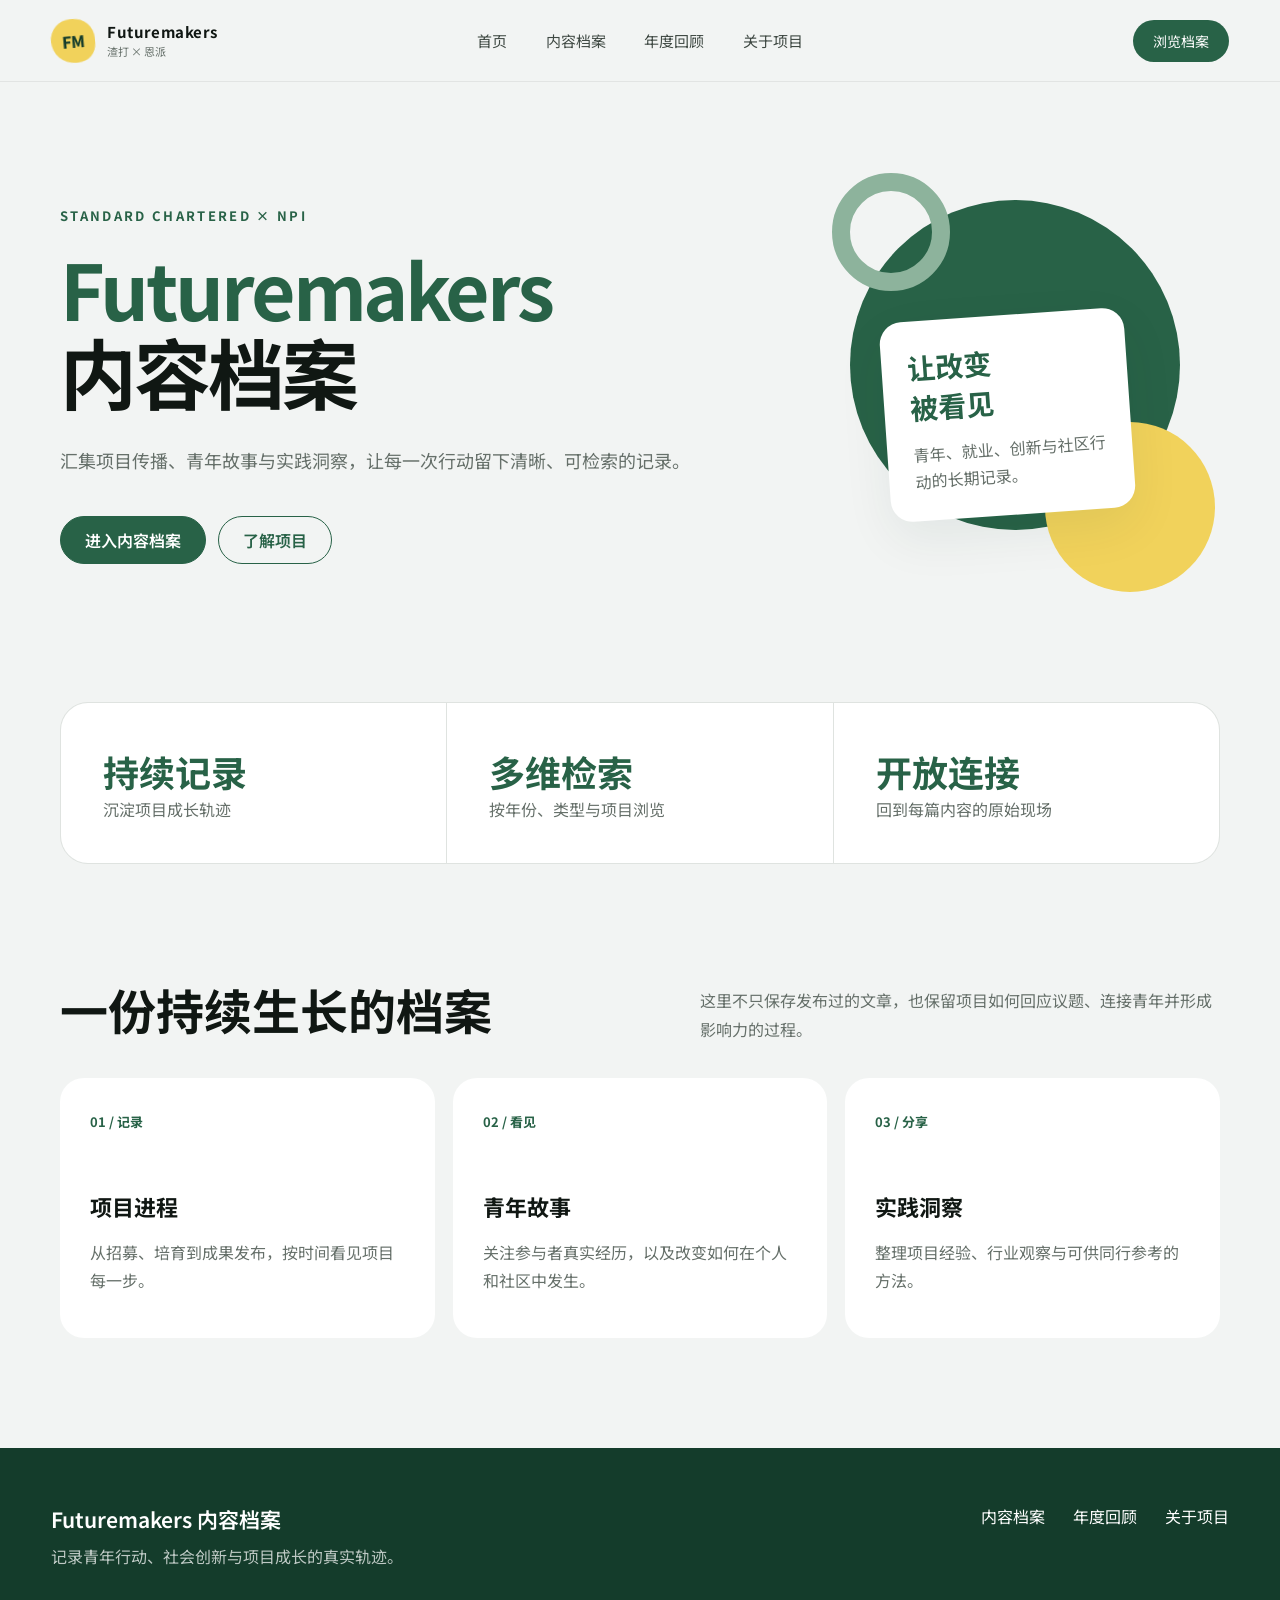
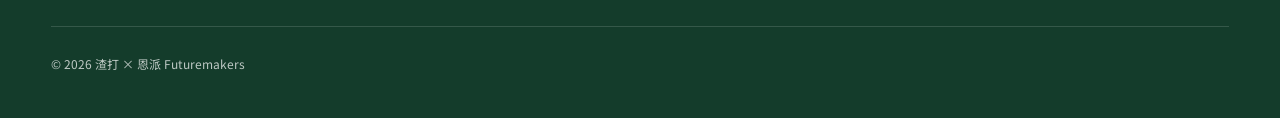
==== index.html @ 1776d46b "Add files via upload" ====
<!doctype html>
<html lang="zh-CN">
  <head>
    <meta charset="UTF-8" />
    <meta name="viewport" content="width=device-width, initial-scale=1.0" />
    <meta name="description" content="渣打 × 恩派 Futuremakers 内容档案" />
    <title>Futuremakers 内容档案</title>
    <link rel="preconnect" href="https://fonts.googleapis.com" />
    <link rel="preconnect" href="https://fonts.gstatic.com" crossorigin />
    <link href="https://fonts.googleapis.com/css2?family=Noto+Sans+SC:wght@400;500;600;700&display=swap" rel="stylesheet" />
    <link rel="stylesheet" href="/styles.css" />
  </head>
  <body>
    <header class="site-header">
      <a class="brand" href="/" data-link aria-label="Futuremakers 首页">
        <span class="brand-mark">FM</span>
        <span class="brand-copy"><strong>Futuremakers</strong><small>渣打 × 恩派</small></span>
      </a>
      <button class="menu-toggle" type="button" aria-expanded="false" aria-controls="site-nav">菜单</button>
      <nav id="site-nav" class="site-nav" aria-label="主导航">
        <a href="/" data-link>首页</a>
        <a href="/content" data-link>内容档案</a>
        <a href="/review" data-link>年度回顾</a>
        <a href="/about" data-link>关于项目</a>
      </nav>
      <a class="header-cta" href="/content" data-link>浏览档案</a>
    </header>

    <main id="app" tabindex="-1"></main>

    <footer class="site-footer">
      <div>
        <p class="footer-brand">Futuremakers 内容档案</p>
        <p>记录青年行动、社会创新与项目成长的真实轨迹。</p>
      </div>
      <div class="footer-links">
        <a href="/content" data-link>内容档案</a>
        <a href="/review" data-link>年度回顾</a>
        <a href="/about" data-link>关于项目</a>
      </div>
      <p class="copyright">© <span id="copyright-year"></span> 渣打 × 恩派 Futuremakers</p>
    </footer>

    <script type="module" src="/app.js"></script>
  </body>
</html>
---- styles.css ----
:root {
  --green: #286247;
  --green-dark: #143c2b;
  --green-soft: #dfe9e2;
  --yellow: #f1d25b;
  --ink: #101713;
  --muted: #66706a;
  --line: #dfe3e0;
  --paper: #f2f4f3;
  --white: #fff;
  --shadow: 0 18px 50px rgba(20, 60, 43, 0.07);
}

* { box-sizing: border-box; }
html { scroll-behavior: smooth; }
body {
  margin: 0;
  color: var(--ink);
  background: var(--paper);
  font-family: "Noto Sans SC", ui-sans-serif, system-ui, sans-serif;
  -webkit-font-smoothing: antialiased;
}
a { color: inherit; text-decoration: none; }
button, input, select { font: inherit; }
button { cursor: pointer; }
.sr-only {
  position: absolute;
  width: 1px;
  height: 1px;
  padding: 0;
  margin: -1px;
  overflow: hidden;
  clip: rect(0, 0, 0, 0);
  white-space: nowrap;
  border: 0;
}

.site-header {
  position: sticky;
  top: 0;
  z-index: 20;
  display: grid;
  grid-template-columns: 1fr auto 1fr;
  align-items: center;
  min-height: 82px;
  padding: 0 4vw;
  background: rgba(242, 244, 243, 0.94);
  border-bottom: 1px solid rgba(16, 23, 19, 0.07);
  backdrop-filter: blur(18px);
}
.brand { display: inline-flex; align-items: center; gap: 12px; justify-self: start; }
.brand-mark {
  display: grid;
  place-items: center;
  width: 44px;
  height: 44px;
  color: var(--green-dark);
  background: var(--yellow);
  border-radius: 50% 50% 44% 56%;
  font-weight: 800;
  letter-spacing: -1px;
  transform: rotate(-5deg);
}
.brand-copy { display: flex; flex-direction: column; line-height: 1.2; }
.brand-copy strong { font-size: 15px; letter-spacing: .03em; }
.brand-copy small { margin-top: 4px; color: var(--muted); font-size: 11px; }
.site-nav { display: flex; gap: clamp(22px, 3vw, 48px); }
.site-nav a { position: relative; color: #3f4943; font-size: 15px; }
.site-nav a::after {
  position: absolute;
  right: 0;
  bottom: -9px;
  left: 0;
  height: 2px;
  content: "";
  background: var(--green);
  transform: scaleX(0);
  transition: transform .2s ease;
}
.site-nav a:hover::after, .site-nav a.active::after { transform: scaleX(1); }
.site-nav a.active { color: var(--green-dark); font-weight: 600; }
.header-cta {
  justify-self: end;
  padding: 11px 20px;
  color: #fff;
  background: var(--green);
  border-radius: 999px;
  font-size: 14px;
}
.menu-toggle { display: none; }

.page { min-height: 68vh; }
.hero, .page-hero {
  width: min(1160px, 92vw);
  margin: 0 auto;
}
.hero {
  display: grid;
  grid-template-columns: 1.15fr .85fr;
  align-items: center;
  min-height: 620px;
  padding: 76px 0 90px;
}
.eyebrow {
  margin: 0 0 22px;
  color: var(--green);
  font-size: 13px;
  font-weight: 700;
  letter-spacing: .18em;
  text-transform: uppercase;
}
.hero h1, .page-hero h1 {
  margin: 0;
  color: var(--green);
  font-size: clamp(44px, 6vw, 78px);
  line-height: 1.08;
  letter-spacing: -.04em;
}
.hero h1 span { display: block; color: var(--ink); }
.hero-lead {
  max-width: 650px;
  margin: 30px 0 38px;
  color: var(--muted);
  font-size: 18px;
  line-height: 1.9;
}
.button-row { display: flex; flex-wrap: wrap; gap: 12px; }
.button {
  display: inline-flex;
  align-items: center;
  justify-content: center;
  min-height: 48px;
  padding: 0 24px;
  border: 1px solid var(--green);
  border-radius: 999px;
  color: var(--green);
  font-weight: 600;
}
.button.primary { color: #fff; background: var(--green); }
.hero-visual { position: relative; min-height: 430px; }
.orb { position: absolute; border-radius: 50%; }
.orb-one { width: 330px; height: 330px; top: 30px; right: 40px; background: var(--green); }
.orb-two { width: 170px; height: 170px; right: 5px; bottom: 8px; background: var(--yellow); }
.orb-three { width: 118px; height: 118px; top: 3px; right: 270px; border: 18px solid #8db39c; }
.visual-note {
  position: absolute;
  right: 90px;
  top: 145px;
  z-index: 2;
  width: 245px;
  padding: 26px;
  background: #fff;
  border-radius: 22px;
  box-shadow: var(--shadow);
  transform: rotate(-4deg);
}
.visual-note strong { display: block; margin-bottom: 14px; color: var(--green); font-size: 28px; }
.visual-note span { color: var(--muted); line-height: 1.7; }

.stats, .feature-section, .review-grid, .about-grid {
  width: min(1160px, 92vw);
  margin: 0 auto;
}
.stats {
  display: grid;
  grid-template-columns: repeat(3, 1fr);
  gap: 1px;
  overflow: hidden;
  margin-bottom: 110px;
  background: var(--line);
  border: 1px solid var(--line);
  border-radius: 28px;
}
.stat { padding: 42px; background: #fff; }
.stat strong { display: block; color: var(--green); font-size: 36px; }
.stat span { color: var(--muted); }
.feature-section { padding-bottom: 110px; }
.section-heading { display: flex; align-items: end; justify-content: space-between; gap: 30px; margin-bottom: 34px; }
.section-heading h2 { margin: 0; font-size: clamp(30px, 4vw, 48px); }
.section-heading p { max-width: 520px; margin: 0; color: var(--muted); line-height: 1.8; }
.feature-cards { display: grid; grid-template-columns: repeat(3, 1fr); gap: 18px; }
.feature-card { min-height: 260px; padding: 30px; background: #fff; border-radius: 24px; }
.feature-number { color: var(--green); font-size: 13px; font-weight: 700; }
.feature-card h3 { margin: 58px 0 16px; font-size: 22px; }
.feature-card p { margin: 0; color: var(--muted); line-height: 1.75; }

.page-hero { padding: 88px 0 54px; text-align: center; }
.page-hero h1 { font-size: clamp(42px, 6vw, 64px); }
.page-hero h2 { margin: 18px 0 0; color: var(--green); font-size: 22px; font-weight: 500; }
.page-hero > p:last-child { max-width: 720px; margin: 24px auto 0; color: var(--muted); line-height: 1.9; }

.archive-shell { width: min(900px, 92vw); margin: 0 auto; padding-bottom: 110px; }
.filters {
  display: grid;
  grid-template-columns: 1.5fr repeat(3, 1fr);
  gap: 12px;
  margin: 10px 0 28px;
  padding: 18px;
  background: rgba(255,255,255,.72);
  border: 1px solid rgba(255,255,255,.9);
  border-radius: 22px;
}
.control { position: relative; }
.control input, .control select {
  width: 100%;
  height: 48px;
  padding: 0 16px;
  color: var(--ink);
  background: #fff;
  border: 1px solid var(--line);
  border-radius: 999px;
  outline: none;
}
.control input:focus, .control select:focus { border-color: var(--green); box-shadow: 0 0 0 3px rgba(40,98,71,.1); }
.archive-meta { display: flex; justify-content: space-between; margin: 0 4px 18px; color: var(--muted); font-size: 14px; }
.clear-button { padding: 0; color: var(--green); background: transparent; border: 0; }
.article-list { display: grid; gap: 16px; }
.article-card { padding: 26px 28px; background: #fff; border: 1px solid transparent; border-radius: 24px; transition: border-color .2s, transform .2s; }
.article-card:hover { border-color: #c7d6cc; transform: translateY(-2px); }
.article-meta, .tag-list { display: flex; flex-wrap: wrap; gap: 8px; }
.pill { padding: 5px 11px; color: #37423b; background: #f0f2f1; border-radius: 999px; font-size: 12px; }
.pill.accent { color: var(--green-dark); background: var(--green-soft); }
.article-card h3 { margin: 16px 0 10px; font-size: 21px; line-height: 1.5; }
.article-summary { margin: 0 0 20px; color: var(--muted); line-height: 1.75; }
.article-details { display: grid; grid-template-columns: repeat(2, minmax(0,1fr)); gap: 8px 24px; margin: 0 0 20px; color: var(--muted); font-size: 13px; }
.article-details strong { color: #3b453f; font-weight: 500; }
.article-bottom { display: flex; align-items: center; justify-content: space-between; gap: 18px; }
.read-link { flex: 0 0 auto; color: var(--green); font-weight: 600; }
.read-link:hover { text-decoration: underline; text-underline-offset: 5px; }
.empty-state { padding: 70px 30px; text-align: center; background: #fff; border-radius: 24px; }
.empty-state h3 { margin: 0 0 10px; }
.empty-state p { margin: 0; color: var(--muted); }
.loading { padding: 70px; color: var(--muted); text-align: center; }

.review-grid { display: grid; gap: 18px; padding: 10px 0 110px; }
.year-card { display: grid; grid-template-columns: 180px 1fr; gap: 40px; padding: 42px; background: #fff; border-radius: 28px; }
.year-number { color: var(--green); font-size: 48px; font-weight: 700; letter-spacing: -.04em; }
.year-card h3 { margin: 3px 0 14px; font-size: 28px; }
.year-card p { margin: 0 0 22px; color: var(--muted); line-height: 1.8; }
.about-grid { display: grid; grid-template-columns: .8fr 1.2fr; gap: 22px; padding: 12px 0 110px; }
.about-card { padding: 38px; background: #fff; border-radius: 28px; }
.about-card.green { color: #fff; background: var(--green); }
.about-card h3 { margin: 0 0 20px; font-size: 27px; }
.about-card p { margin: 0 0 16px; color: var(--muted); line-height: 1.9; }
.about-card.green p { color: rgba(255,255,255,.78); }

.site-footer {
  display: grid;
  grid-template-columns: 1fr auto;
  gap: 42px;
  padding: 56px 4vw 34px;
  color: rgba(255,255,255,.72);
  background: var(--green-dark);
}
.footer-brand { margin: 0 0 10px; color: #fff; font-size: 21px; font-weight: 600; }
.site-footer p { margin-top: 0; }
.footer-links { display: flex; gap: 28px; color: #fff; }
.copyright { grid-column: 1 / -1; padding-top: 28px; border-top: 1px solid rgba(255,255,255,.14); font-size: 12px; }

@media (max-width: 860px) {
  .site-header { grid-template-columns: 1fr auto; min-height: 70px; }
  .menu-toggle { display: block; padding: 8px 14px; color: var(--green); background: transparent; border: 1px solid var(--green); border-radius: 999px; }
  .header-cta { display: none; }
  .site-nav { position: absolute; top: 69px; right: 0; left: 0; display: none; flex-direction: column; gap: 0; padding: 14px 4vw 24px; background: var(--paper); border-bottom: 1px solid var(--line); }
  .site-nav.open { display: flex; }
  .site-nav a { padding: 13px 0; }
  .site-nav a::after { display: none; }
  .hero { grid-template-columns: 1fr; min-height: auto; padding-top: 70px; }
  .hero-visual { min-height: 390px; margin-top: 20px; }
  .stats, .feature-cards { grid-template-columns: 1fr; }
  .filters { grid-template-columns: 1fr 1fr; }
  .section-heading, .article-bottom { align-items: flex-start; flex-direction: column; }
  .about-grid { grid-template-columns: 1fr; }
}

@media (max-width: 560px) {
  .brand-copy { display: none; }
  .hero h1 { font-size: 42px; }
  .hero-visual { min-height: 320px; transform: scale(.86); transform-origin: center top; }
  .orb-one { right: 0; }
  .visual-note { right: 35px; }
  .stats { margin-bottom: 78px; }
  .stat { padding: 30px; }
  .page-hero { padding-top: 65px; }
  .filters { grid-template-columns: 1fr; }
  .article-card { padding: 22px; }
  .article-details { grid-template-columns: 1fr; }
  .year-card { grid-template-columns: 1fr; gap: 12px; padding: 28px; }
  .site-footer { grid-template-columns: 1fr; }
  .footer-links { flex-wrap: wrap; }
}
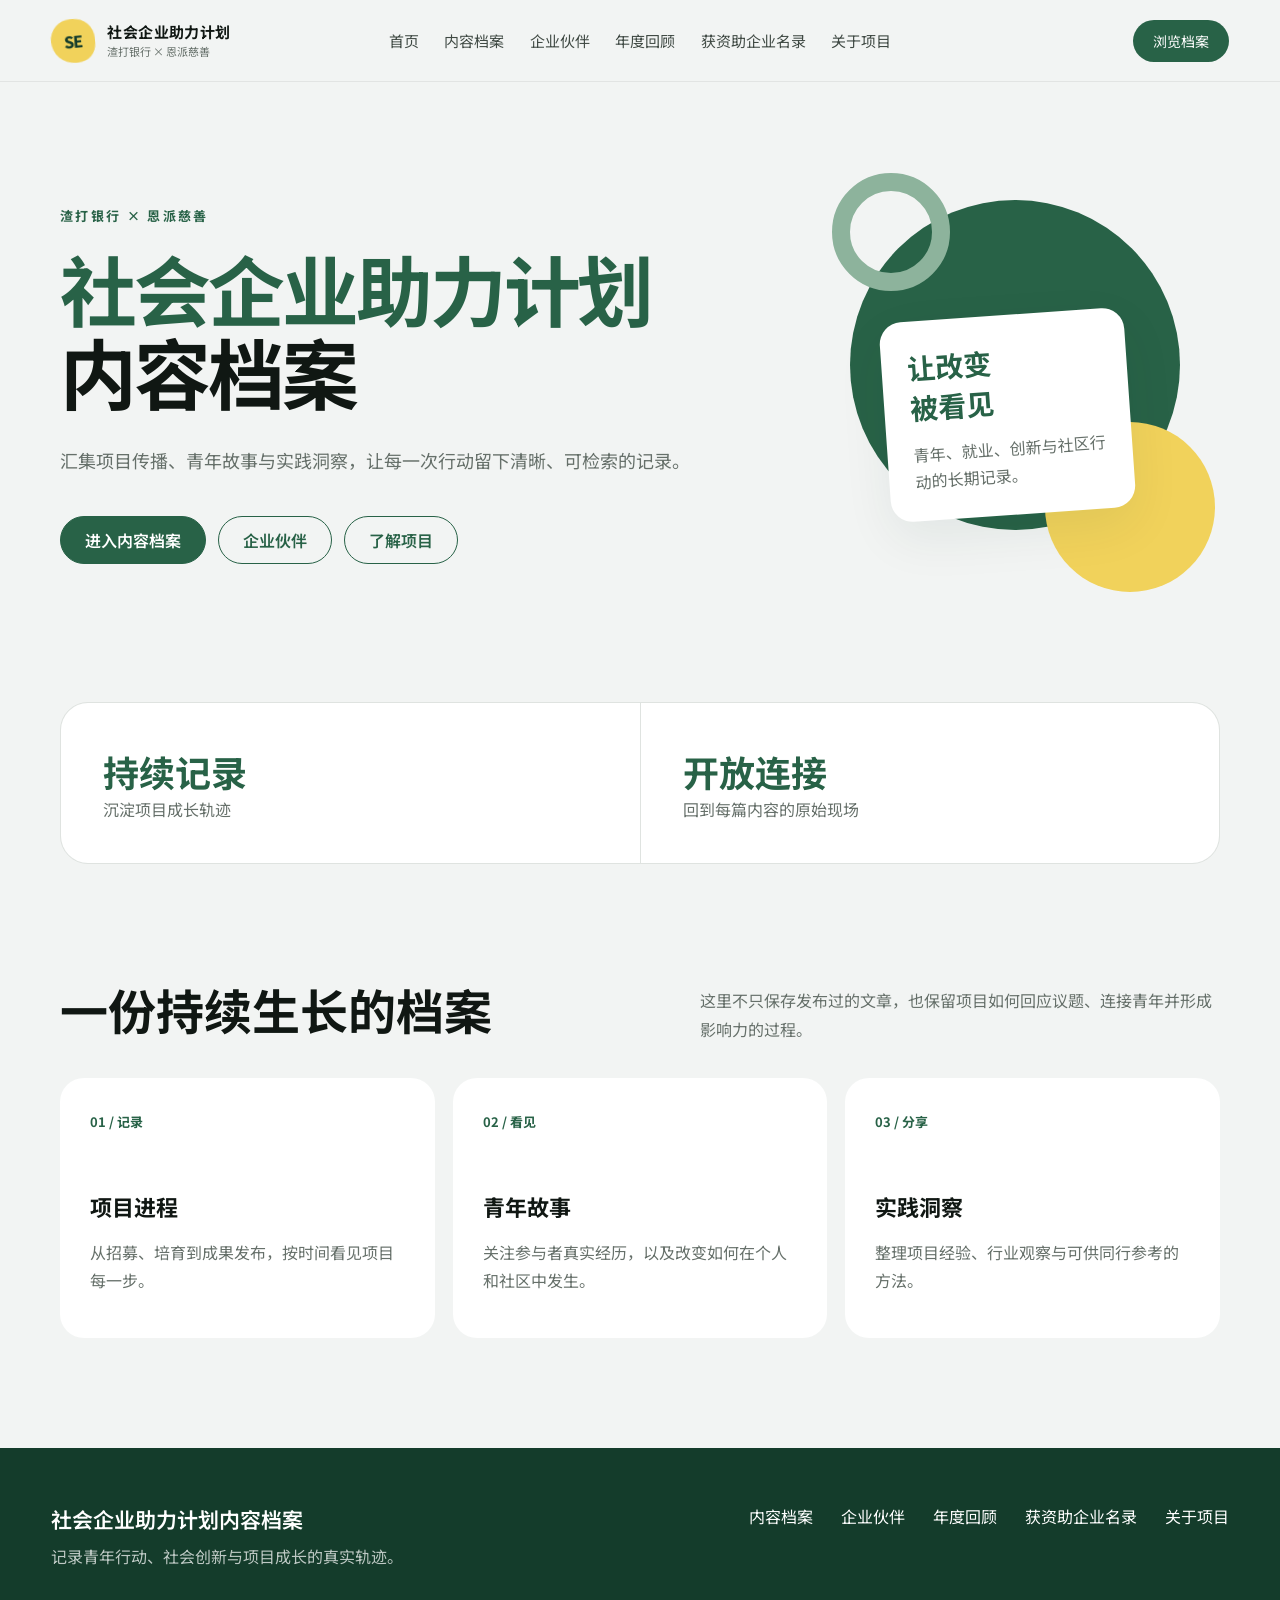
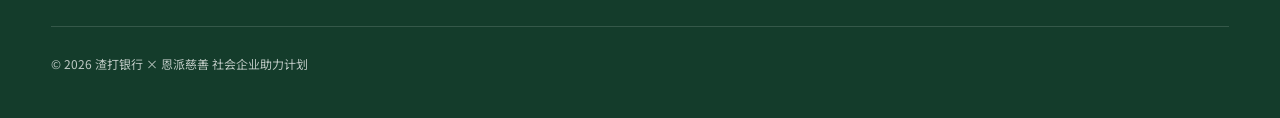
==== commit bc6ae063: "Add files via upload" ====
--- a/index.html
+++ b/index.html
@@ -3,8 +3,8 @@
   <head>
     <meta charset="UTF-8" />
     <meta name="viewport" content="width=device-width, initial-scale=1.0" />
-    <meta name="description" content="渣打 × 恩派 Futuremakers 内容档案" />
-    <title>Futuremakers 内容档案</title>
+    <meta name="description" content="渣打银行 × 恩派慈善 社会企业助力计划内容档案" />
+    <title>社会企业助力计划内容档案</title>
     <link rel="preconnect" href="https://fonts.googleapis.com" />
     <link rel="preconnect" href="https://fonts.gstatic.com" crossorigin />
     <link href="https://fonts.googleapis.com/css2?family=Noto+Sans+SC:wght@400;500;600;700&display=swap" rel="stylesheet" />
@@ -12,15 +12,17 @@
   </head>
   <body>
     <header class="site-header">
-      <a class="brand" href="/" data-link aria-label="Futuremakers 首页">
-        <span class="brand-mark">FM</span>
-        <span class="brand-copy"><strong>Futuremakers</strong><small>渣打 × 恩派</small></span>
+      <a class="brand" href="/" data-link aria-label="社会企业助力计划首页">
+        <span class="brand-mark">SE</span>
+        <span class="brand-copy"><strong>社会企业助力计划</strong><small>渣打银行 × 恩派慈善</small></span>
       </a>
       <button class="menu-toggle" type="button" aria-expanded="false" aria-controls="site-nav">菜单</button>
       <nav id="site-nav" class="site-nav" aria-label="主导航">
         <a href="/" data-link>首页</a>
         <a href="/content" data-link>内容档案</a>
+        <a href="/examples" data-link>企业伙伴</a>
         <a href="/review" data-link>年度回顾</a>
+        <a href="/grantees" data-link>获资助企业名录</a>
         <a href="/about" data-link>关于项目</a>
       </nav>
       <a class="header-cta" href="/content" data-link>浏览档案</a>
@@ -30,15 +32,17 @@
 
     <footer class="site-footer">
       <div>
-        <p class="footer-brand">Futuremakers 内容档案</p>
+        <p class="footer-brand">社会企业助力计划内容档案</p>
         <p>记录青年行动、社会创新与项目成长的真实轨迹。</p>
       </div>
       <div class="footer-links">
         <a href="/content" data-link>内容档案</a>
+        <a href="/examples" data-link>企业伙伴</a>
         <a href="/review" data-link>年度回顾</a>
+        <a href="/grantees" data-link>获资助企业名录</a>
         <a href="/about" data-link>关于项目</a>
       </div>
-      <p class="copyright">© <span id="copyright-year"></span> 渣打 × 恩派 Futuremakers</p>
+      <p class="copyright">© <span id="copyright-year"></span> 渣打银行 × 恩派慈善 社会企业助力计划</p>
     </footer>
 
     <script type="module" src="/app.js"></script>
--- a/styles.css
+++ b/styles.css
@@ -64,7 +64,7 @@
 .brand-copy { display: flex; flex-direction: column; line-height: 1.2; }
 .brand-copy strong { font-size: 15px; letter-spacing: .03em; }
 .brand-copy small { margin-top: 4px; color: var(--muted); font-size: 11px; }
-.site-nav { display: flex; gap: clamp(22px, 3vw, 48px); }
+.site-nav { display: flex; gap: clamp(16px, 2vw, 32px); }
 .site-nav a { position: relative; color: #3f4943; font-size: 15px; }
 .site-nav a::after {
   position: absolute;
@@ -157,13 +157,13 @@
 .visual-note strong { display: block; margin-bottom: 14px; color: var(--green); font-size: 28px; }
 .visual-note span { color: var(--muted); line-height: 1.7; }
 
-.stats, .feature-section, .review-grid, .about-grid {
+.stats, .feature-section, .review-grid, .about-grid, .grantee-grid {
   width: min(1160px, 92vw);
   margin: 0 auto;
 }
 .stats {
   display: grid;
-  grid-template-columns: repeat(3, 1fr);
+  grid-template-columns: repeat(2, 1fr);
   gap: 1px;
   overflow: hidden;
   margin-bottom: 110px;
@@ -189,7 +189,7 @@
 .page-hero h2 { margin: 18px 0 0; color: var(--green); font-size: 22px; font-weight: 500; }
 .page-hero > p:last-child { max-width: 720px; margin: 24px auto 0; color: var(--muted); line-height: 1.9; }
 
-.archive-shell { width: min(900px, 92vw); margin: 0 auto; padding-bottom: 110px; }
+.archive-shell { width: min(1040px, 92vw); margin: 0 auto; padding-bottom: 110px; }
 .filters {
   display: grid;
   grid-template-columns: 1.5fr repeat(3, 1fr);
@@ -214,18 +214,66 @@
 .control input:focus, .control select:focus { border-color: var(--green); box-shadow: 0 0 0 3px rgba(40,98,71,.1); }
 .archive-meta { display: flex; justify-content: space-between; margin: 0 4px 18px; color: var(--muted); font-size: 14px; }
 .clear-button { padding: 0; color: var(--green); background: transparent; border: 0; }
-.article-list { display: grid; gap: 16px; }
-.article-card { padding: 26px 28px; background: #fff; border: 1px solid transparent; border-radius: 24px; transition: border-color .2s, transform .2s; }
-.article-card:hover { border-color: #c7d6cc; transform: translateY(-2px); }
+.article-list { display: grid; gap: 20px; }
+.article-card {
+  position: relative;
+  overflow: hidden;
+  padding: 30px 32px;
+  background: #fff;
+  border: 1px solid rgba(20, 60, 43, .06);
+  border-radius: 26px;
+  box-shadow: 0 8px 30px rgba(20, 60, 43, .035);
+  transition: border-color .2s, box-shadow .2s, transform .2s;
+}
+.article-card::before {
+  position: absolute;
+  top: 0;
+  bottom: 0;
+  left: 0;
+  width: 4px;
+  content: "";
+  background: var(--green-soft);
+}
+.article-card:hover { border-color: #c7d6cc; box-shadow: var(--shadow); transform: translateY(-2px); }
+.article-card.has-image {
+  display: grid;
+  grid-template-columns: minmax(0, 1fr) 250px;
+  grid-template-areas: "content image";
+  gap: 34px;
+  align-items: center;
+}
+.article-image {
+  grid-area: image;
+  width: 100%;
+  height: 230px;
+  object-fit: cover;
+  object-position: center;
+  background: #f4f6f4;
+  border: 1px solid #e6ebe7;
+  border-radius: 19px;
+}
+.article-image.contain { padding: 10px; object-fit: contain; }
+.article-content { grid-area: content; min-width: 0; }
 .article-meta, .tag-list { display: flex; flex-wrap: wrap; gap: 8px; }
 .pill { padding: 5px 11px; color: #37423b; background: #f0f2f1; border-radius: 999px; font-size: 12px; }
 .pill.accent { color: var(--green-dark); background: var(--green-soft); }
-.article-card h3 { margin: 16px 0 10px; font-size: 21px; line-height: 1.5; }
-.article-summary { margin: 0 0 20px; color: var(--muted); line-height: 1.75; }
-.article-details { display: grid; grid-template-columns: repeat(2, minmax(0,1fr)); gap: 8px 24px; margin: 0 0 20px; color: var(--muted); font-size: 13px; }
+.article-card h3 { margin: 17px 0 11px; font-size: 22px; line-height: 1.48; letter-spacing: -.015em; }
+.article-summary { margin: 0 0 22px; color: var(--muted); font-size: 15px; line-height: 1.8; }
+.article-details {
+  display: grid;
+  grid-template-columns: repeat(2, minmax(0,1fr));
+  gap: 10px 24px;
+  margin: 0 0 22px;
+  padding: 15px 17px;
+  color: var(--muted);
+  background: #f7f8f7;
+  border-radius: 14px;
+  font-size: 12px;
+  line-height: 1.55;
+}
 .article-details strong { color: #3b453f; font-weight: 500; }
-.article-bottom { display: flex; align-items: center; justify-content: space-between; gap: 18px; }
-.read-link { flex: 0 0 auto; color: var(--green); font-weight: 600; }
+.article-bottom { display: flex; align-items: flex-end; justify-content: space-between; gap: 18px; }
+.read-link { flex: 0 0 auto; padding-bottom: 3px; color: var(--green); font-weight: 600; }
 .read-link:hover { text-decoration: underline; text-underline-offset: 5px; }
 .empty-state { padding: 70px 30px; text-align: center; background: #fff; border-radius: 24px; }
 .empty-state h3 { margin: 0 0 10px; }
@@ -237,12 +285,45 @@
 .year-number { color: var(--green); font-size: 48px; font-weight: 700; letter-spacing: -.04em; }
 .year-card h3 { margin: 3px 0 14px; font-size: 28px; }
 .year-card p { margin: 0 0 22px; color: var(--muted); line-height: 1.8; }
+.year-tags { margin: 0 0 22px; }
+.muted-note { color: var(--muted); font-size: 14px; }
 .about-grid { display: grid; grid-template-columns: .8fr 1.2fr; gap: 22px; padding: 12px 0 110px; }
 .about-card { padding: 38px; background: #fff; border-radius: 28px; }
 .about-card.green { color: #fff; background: var(--green); }
 .about-card h3 { margin: 0 0 20px; font-size: 27px; }
 .about-card p { margin: 0 0 16px; color: var(--muted); line-height: 1.9; }
 .about-card.green p { color: rgba(255,255,255,.78); }
+.grantee-grid {
+  display: grid;
+  grid-template-columns: repeat(2, minmax(0, 1fr));
+  gap: 18px;
+  padding: 12px 0 110px;
+}
+.grantee-card {
+  display: grid;
+  grid-template-columns: 86px minmax(0, 1fr);
+  gap: 22px;
+  align-items: center;
+  padding: 28px;
+  background: #fff;
+  border: 1px solid rgba(20, 60, 43, .06);
+  border-radius: 26px;
+  box-shadow: 0 8px 30px rgba(20, 60, 43, .035);
+}
+.grantee-logo {
+  display: grid;
+  place-items: center;
+  width: 86px;
+  height: 86px;
+  color: var(--green-dark);
+  background: var(--green-soft);
+  border-radius: 24px;
+  font-size: 24px;
+  font-weight: 800;
+}
+.grantee-card h3 { margin: 0 0 10px; font-size: 22px; }
+.grantee-card p { margin: 0 0 12px; color: var(--muted); line-height: 1.7; }
+.grantee-card span { color: #78827b; font-size: 13px; line-height: 1.5; }
 
 .site-footer {
   display: grid;
@@ -267,10 +348,12 @@
   .site-nav a::after { display: none; }
   .hero { grid-template-columns: 1fr; min-height: auto; padding-top: 70px; }
   .hero-visual { min-height: 390px; margin-top: 20px; }
-  .stats, .feature-cards { grid-template-columns: 1fr; }
+  .stats, .feature-cards, .grantee-grid { grid-template-columns: 1fr; }
   .filters { grid-template-columns: 1fr 1fr; }
   .section-heading, .article-bottom { align-items: flex-start; flex-direction: column; }
   .about-grid { grid-template-columns: 1fr; }
+  .article-card.has-image { grid-template-columns: minmax(0, 1fr) 210px; gap: 24px; }
+  .article-image { height: 220px; }
 }
 
 @media (max-width: 560px) {
@@ -283,9 +366,18 @@
   .stat { padding: 30px; }
   .page-hero { padding-top: 65px; }
   .filters { grid-template-columns: 1fr; }
-  .article-card { padding: 22px; }
+  .article-card { padding: 20px; border-radius: 22px; }
+  .article-card.has-image {
+    grid-template-columns: 1fr;
+    grid-template-areas: "image" "content";
+    gap: 22px;
+  }
+  .article-image { height: 245px; padding: 8px; }
+  .article-card h3 { font-size: 20px; }
+  .article-details { grid-template-columns: 1fr; gap: 7px; padding: 14px; }
   .article-details { grid-template-columns: 1fr; }
   .year-card { grid-template-columns: 1fr; gap: 12px; padding: 28px; }
+  .grantee-card { grid-template-columns: 1fr; }
   .site-footer { grid-template-columns: 1fr; }
   .footer-links { flex-wrap: wrap; }
 }
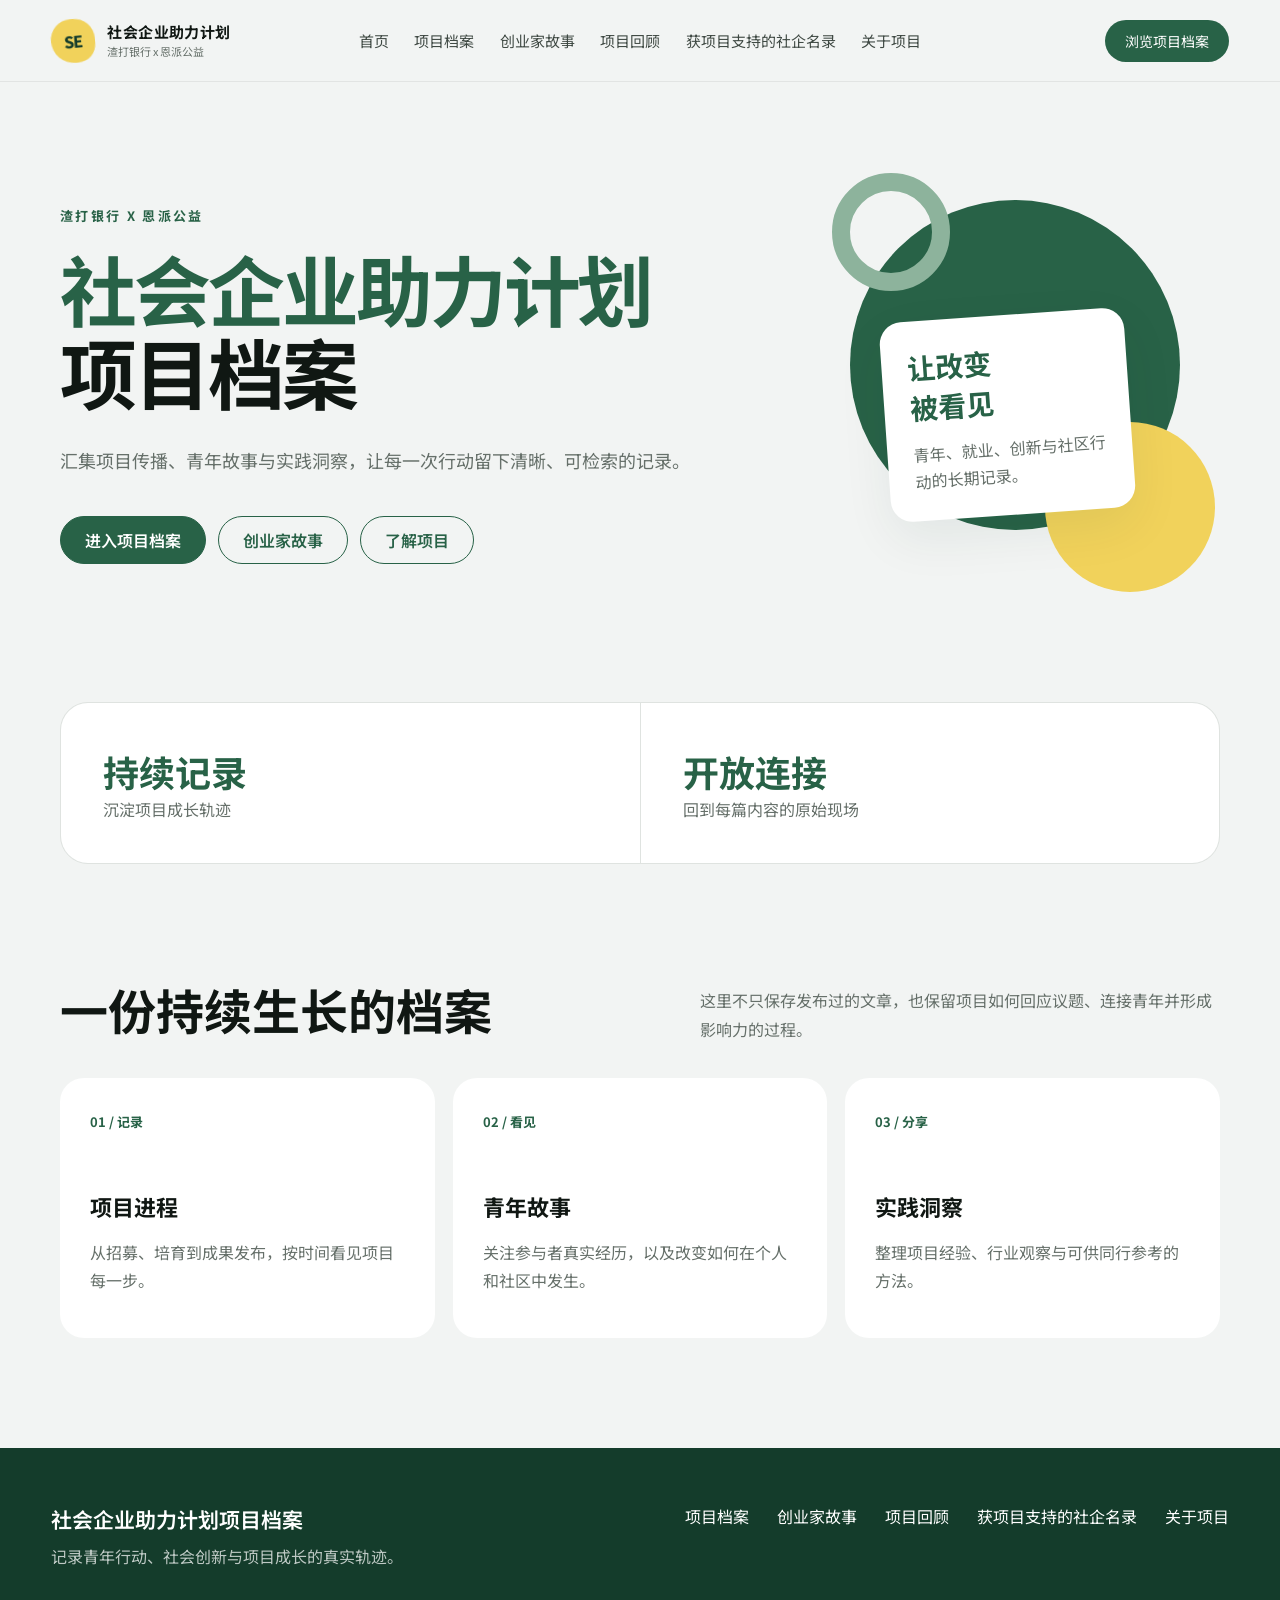
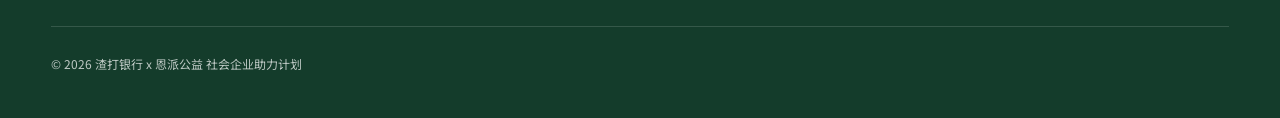
==== commit 283cc09d: "Add files via upload" ====
--- a/index.html
+++ b/index.html
@@ -3,8 +3,8 @@
   <head>
     <meta charset="UTF-8" />
     <meta name="viewport" content="width=device-width, initial-scale=1.0" />
-    <meta name="description" content="渣打银行 × 恩派慈善 社会企业助力计划内容档案" />
-    <title>社会企业助力计划内容档案</title>
+    <meta name="description" content="渣打银行 x 恩派公益 社会企业助力计划项目档案" />
+    <title>社会企业助力计划项目档案</title>
     <link rel="preconnect" href="https://fonts.googleapis.com" />
     <link rel="preconnect" href="https://fonts.gstatic.com" crossorigin />
     <link href="https://fonts.googleapis.com/css2?family=Noto+Sans+SC:wght@400;500;600;700&display=swap" rel="stylesheet" />
@@ -14,35 +14,35 @@
     <header class="site-header">
       <a class="brand" href="/" data-link aria-label="社会企业助力计划首页">
         <span class="brand-mark">SE</span>
-        <span class="brand-copy"><strong>社会企业助力计划</strong><small>渣打银行 × 恩派慈善</small></span>
+        <span class="brand-copy"><strong>社会企业助力计划</strong><small>渣打银行 x 恩派公益</small></span>
       </a>
       <button class="menu-toggle" type="button" aria-expanded="false" aria-controls="site-nav">菜单</button>
       <nav id="site-nav" class="site-nav" aria-label="主导航">
         <a href="/" data-link>首页</a>
-        <a href="/content" data-link>内容档案</a>
-        <a href="/examples" data-link>企业伙伴</a>
-        <a href="/review" data-link>年度回顾</a>
-        <a href="/grantees" data-link>获资助企业名录</a>
+        <a href="/content" data-link>项目档案</a>
+        <a href="/examples" data-link>创业家故事</a>
+        <a href="/review" data-link>项目回顾</a>
+        <a href="/grantees" data-link>获项目支持的社企名录</a>
         <a href="/about" data-link>关于项目</a>
       </nav>
-      <a class="header-cta" href="/content" data-link>浏览档案</a>
+      <a class="header-cta" href="/content" data-link>浏览项目档案</a>
     </header>
 
     <main id="app" tabindex="-1"></main>
 
     <footer class="site-footer">
       <div>
-        <p class="footer-brand">社会企业助力计划内容档案</p>
+        <p class="footer-brand">社会企业助力计划项目档案</p>
         <p>记录青年行动、社会创新与项目成长的真实轨迹。</p>
       </div>
       <div class="footer-links">
-        <a href="/content" data-link>内容档案</a>
-        <a href="/examples" data-link>企业伙伴</a>
-        <a href="/review" data-link>年度回顾</a>
-        <a href="/grantees" data-link>获资助企业名录</a>
+        <a href="/content" data-link>项目档案</a>
+        <a href="/examples" data-link>创业家故事</a>
+        <a href="/review" data-link>项目回顾</a>
+        <a href="/grantees" data-link>获项目支持的社企名录</a>
         <a href="/about" data-link>关于项目</a>
       </div>
-      <p class="copyright">© <span id="copyright-year"></span> 渣打银行 × 恩派慈善 社会企业助力计划</p>
+      <p class="copyright">© <span id="copyright-year"></span> 渣打银行 x 恩派公益 社会企业助力计划</p>
     </footer>
 
     <script type="module" src="/app.js"></script>
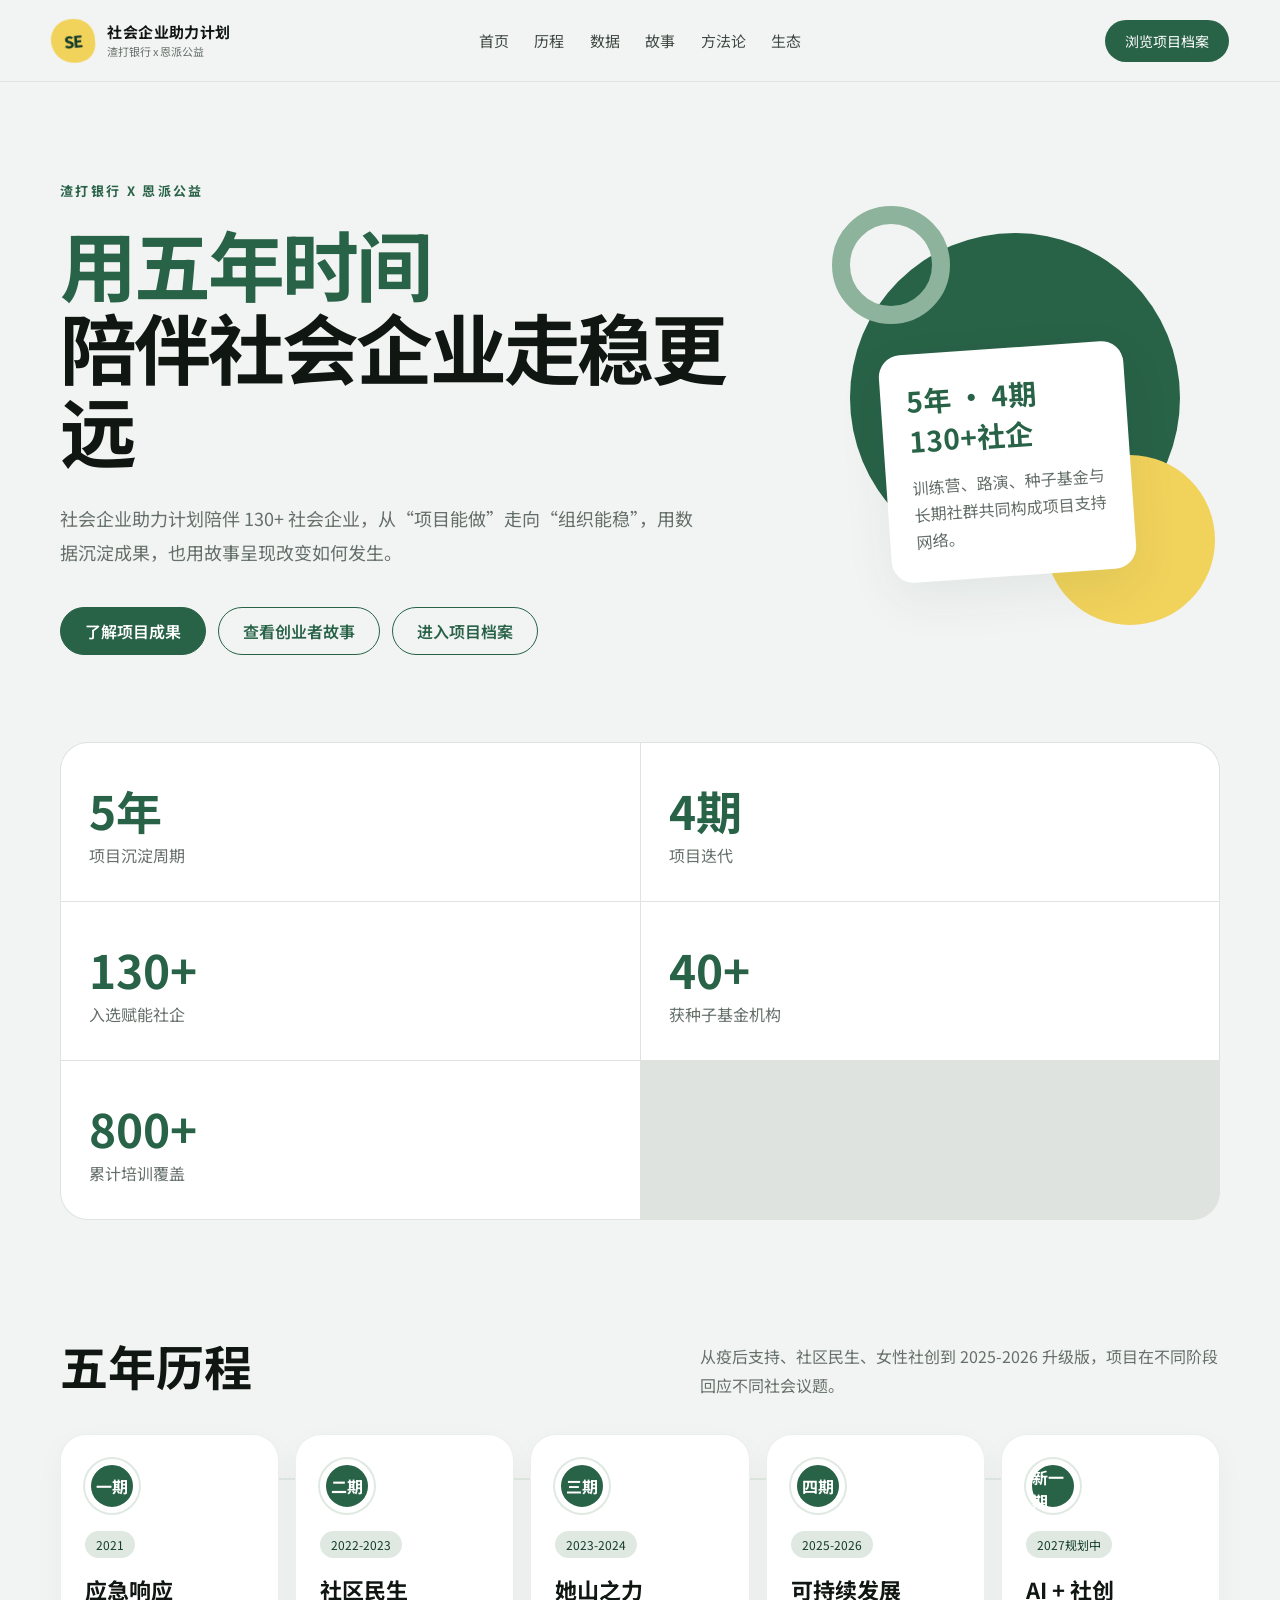
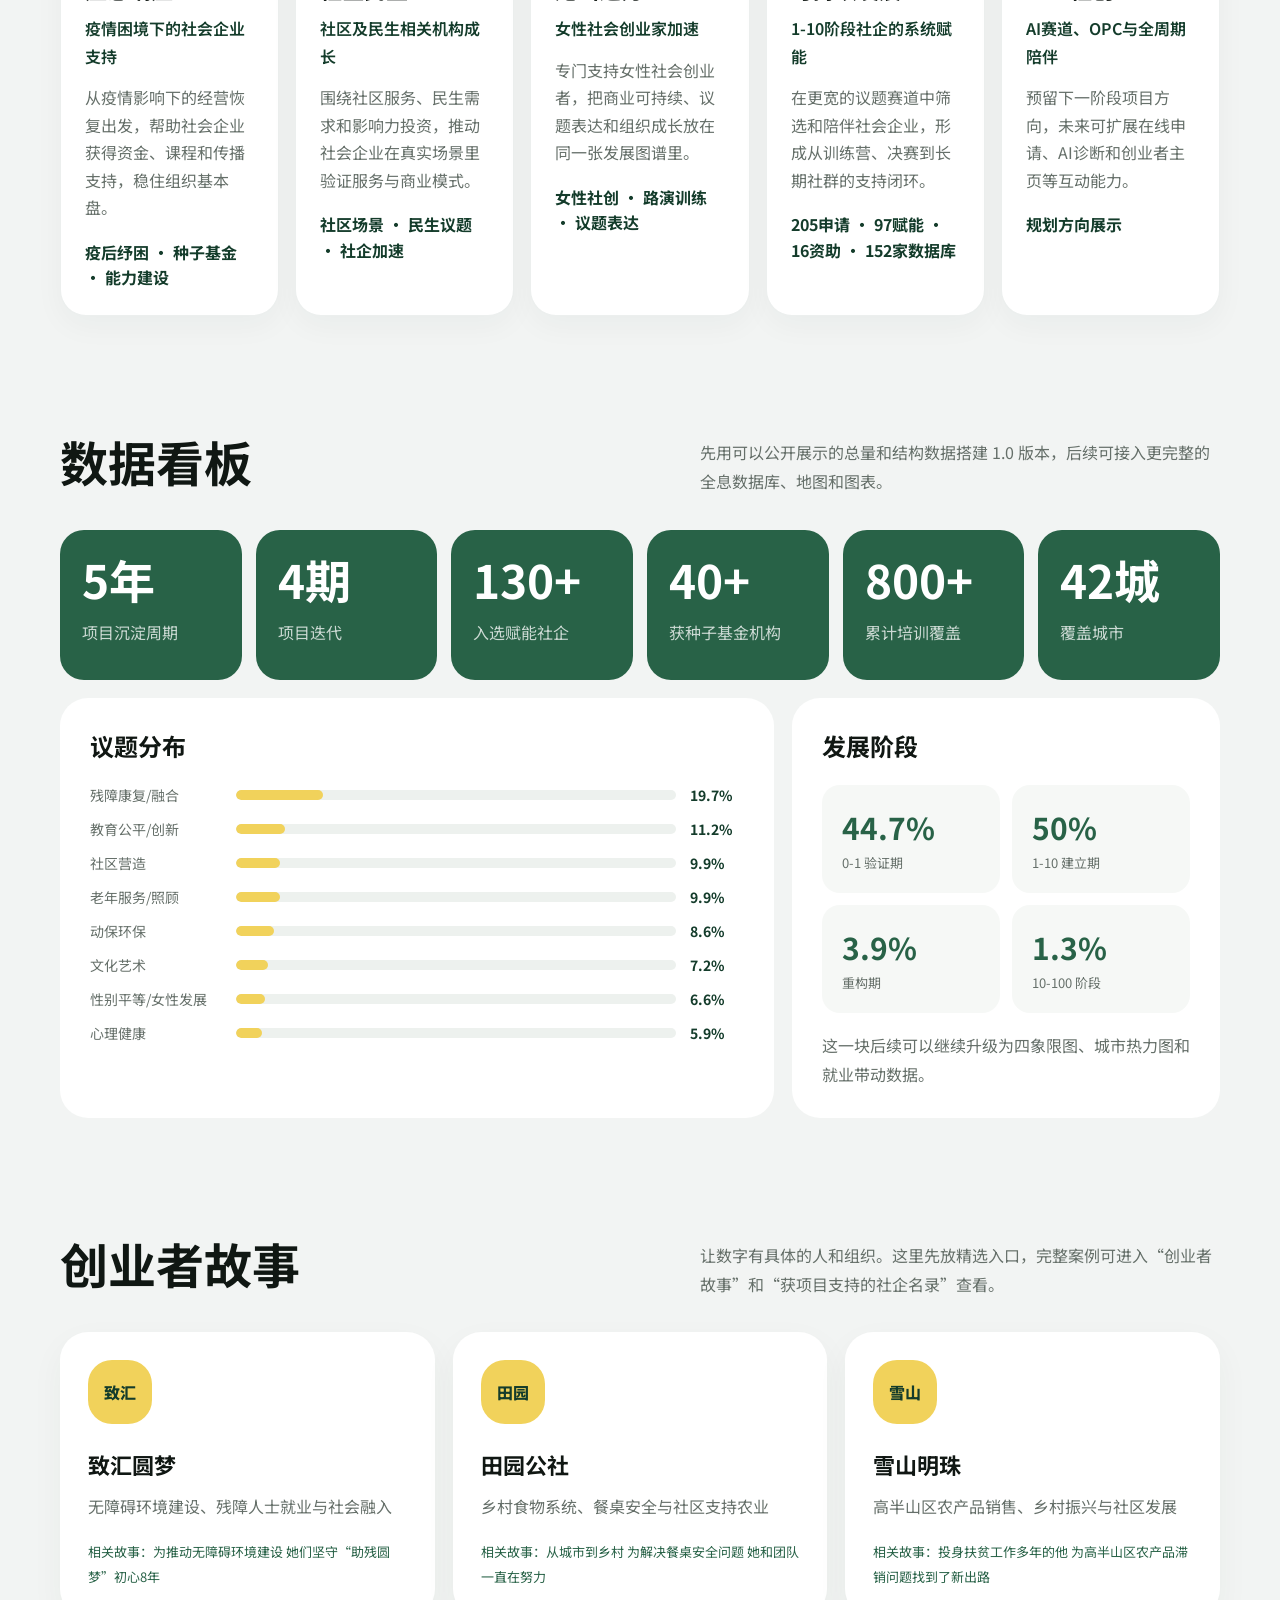
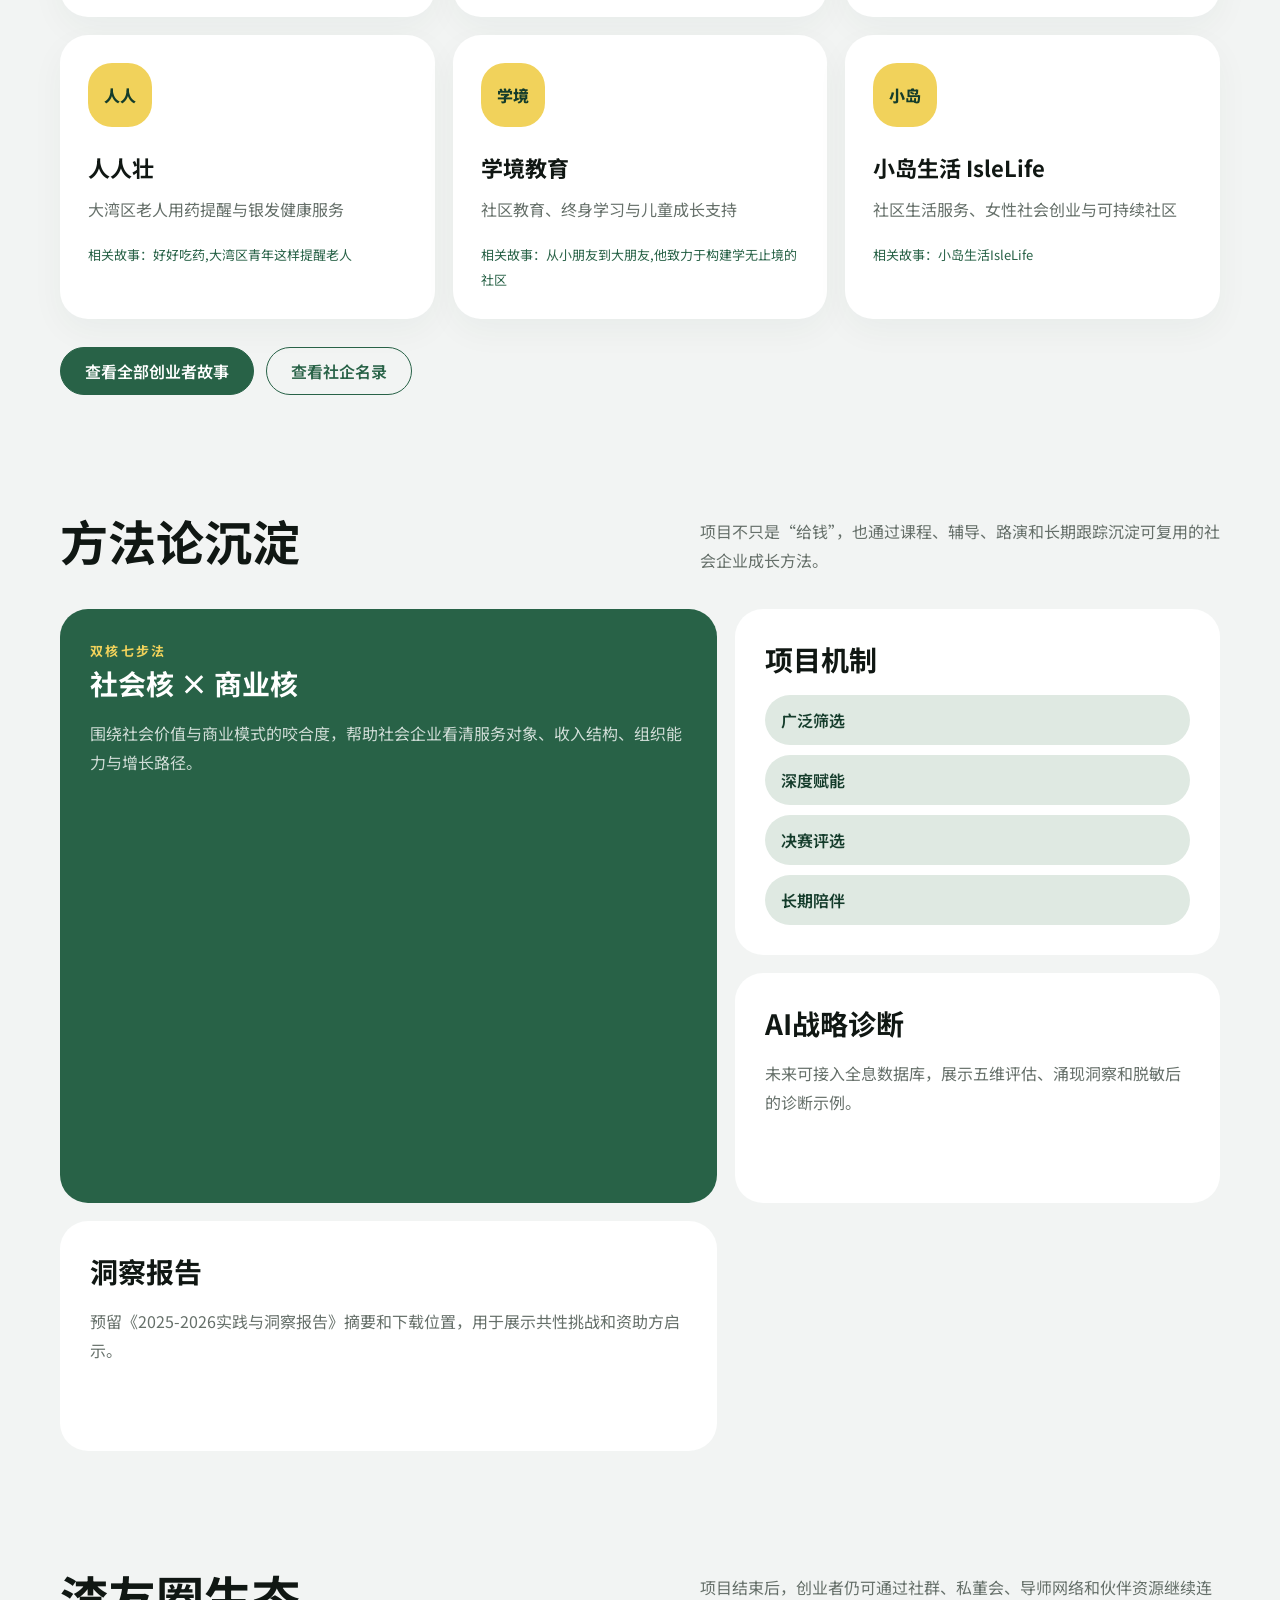
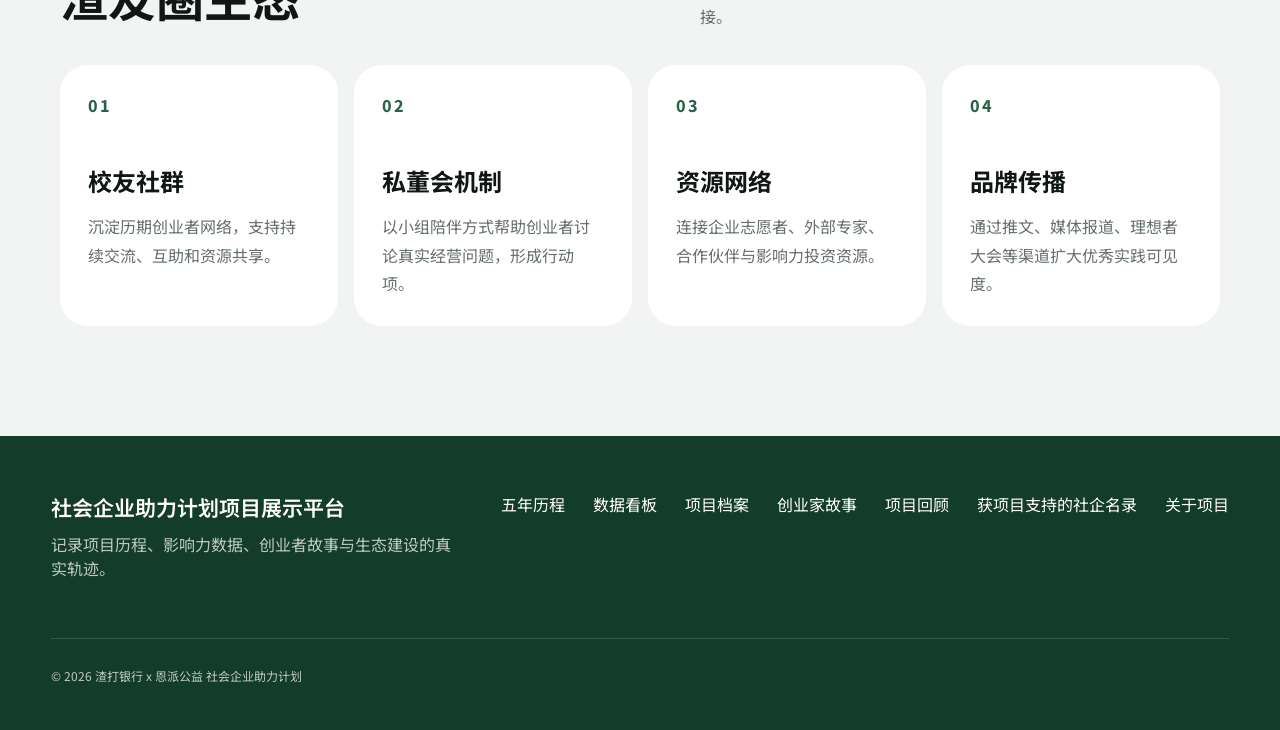
==== commit 2f8cf54a: "Add files via upload" ====
--- a/index.html
+++ b/index.html
@@ -3,8 +3,8 @@
   <head>
     <meta charset="UTF-8" />
     <meta name="viewport" content="width=device-width, initial-scale=1.0" />
-    <meta name="description" content="渣打银行 x 恩派公益 社会企业助力计划项目档案" />
-    <title>社会企业助力计划项目档案</title>
+    <meta name="description" content="渣打银行 x 恩派公益 社会企业助力计划项目展示平台" />
+    <title>社会企业助力计划项目展示平台</title>
     <link rel="preconnect" href="https://fonts.googleapis.com" />
     <link rel="preconnect" href="https://fonts.gstatic.com" crossorigin />
     <link href="https://fonts.googleapis.com/css2?family=Noto+Sans+SC:wght@400;500;600;700&display=swap" rel="stylesheet" />
@@ -19,11 +19,11 @@
       <button class="menu-toggle" type="button" aria-expanded="false" aria-controls="site-nav">菜单</button>
       <nav id="site-nav" class="site-nav" aria-label="主导航">
         <a href="/" data-link>首页</a>
-        <a href="/content" data-link>项目档案</a>
-        <a href="/examples" data-link>创业家故事</a>
-        <a href="/review" data-link>项目回顾</a>
-        <a href="/grantees" data-link>获项目支持的社企名录</a>
-        <a href="/about" data-link>关于项目</a>
+        <a href="/#journey" data-link>历程</a>
+        <a href="/#dashboard" data-link>数据</a>
+        <a href="/#stories" data-link>故事</a>
+        <a href="/#method" data-link>方法论</a>
+        <a href="/#ecosystem" data-link>生态</a>
       </nav>
       <a class="header-cta" href="/content" data-link>浏览项目档案</a>
     </header>
@@ -32,10 +32,12 @@
 
     <footer class="site-footer">
       <div>
-        <p class="footer-brand">社会企业助力计划项目档案</p>
-        <p>记录青年行动、社会创新与项目成长的真实轨迹。</p>
+        <p class="footer-brand">社会企业助力计划项目展示平台</p>
+        <p>记录项目历程、影响力数据、创业者故事与生态建设的真实轨迹。</p>
       </div>
       <div class="footer-links">
+        <a href="/#journey" data-link>五年历程</a>
+        <a href="/#dashboard" data-link>数据看板</a>
         <a href="/content" data-link>项目档案</a>
         <a href="/examples" data-link>创业家故事</a>
         <a href="/review" data-link>项目回顾</a>
--- a/styles.css
+++ b/styles.css
@@ -157,6 +157,212 @@
 .visual-note strong { display: block; margin-bottom: 14px; color: var(--green); font-size: 28px; }
 .visual-note span { color: var(--muted); line-height: 1.7; }
 
+.project-hero {
+  min-height: 660px;
+  padding-bottom: 64px;
+}
+.project-hero h1 { max-width: 820px; }
+.home-block {
+  scroll-margin-top: 110px;
+}
+.impact-strip {
+  grid-template-columns: repeat(5, 1fr);
+  margin-bottom: 96px;
+}
+.impact-strip .stat {
+  padding: 34px 28px;
+}
+.impact-strip .stat strong {
+  font-size: clamp(30px, 3.8vw, 46px);
+}
+.timeline {
+  position: relative;
+  display: grid;
+  grid-template-columns: repeat(5, minmax(0, 1fr));
+  gap: 16px;
+}
+.timeline::before {
+  position: absolute;
+  top: 44px;
+  right: 6%;
+  left: 6%;
+  height: 2px;
+  content: "";
+  background: var(--green-soft);
+}
+.timeline-card {
+  position: relative;
+  min-height: 360px;
+  padding: 24px;
+  background: #fff;
+  border: 1px solid rgba(20, 60, 43, .08);
+  border-radius: 26px;
+  box-shadow: 0 10px 30px rgba(20, 60, 43, .04);
+}
+.timeline-node {
+  position: relative;
+  z-index: 1;
+  display: grid;
+  place-items: center;
+  width: 54px;
+  height: 54px;
+  margin-bottom: 18px;
+  color: #fff;
+  background: var(--green);
+  border: 6px solid #fff;
+  border-radius: 50%;
+  box-shadow: 0 0 0 2px var(--green-soft);
+  font-weight: 700;
+}
+.timeline-card h3 { margin: 18px 0 10px; font-size: 22px; }
+.timeline-card p { margin: 0 0 14px; color: var(--muted); line-height: 1.72; }
+.timeline-card strong { display: block; margin-top: 18px; color: var(--green-dark); line-height: 1.6; }
+.timeline-theme { color: var(--green-dark) !important; font-weight: 600; }
+.dashboard-section, .method-section, .ecosystem-section {
+  width: min(1160px, 92vw);
+  margin: 0 auto;
+  padding-bottom: 110px;
+}
+.dashboard-grid {
+  display: grid;
+  grid-template-columns: repeat(6, 1fr);
+  gap: 14px;
+  margin-bottom: 18px;
+}
+.dashboard-card {
+  min-height: 150px;
+  padding: 26px 22px;
+  background: var(--green);
+  border-radius: 24px;
+  color: #fff;
+}
+.dashboard-card strong { display: block; margin-bottom: 18px; font-size: clamp(30px, 4vw, 46px); line-height: 1; }
+.dashboard-card span { color: rgba(255,255,255,.76); line-height: 1.5; }
+.insight-grid {
+  display: grid;
+  grid-template-columns: 1.25fr .75fr;
+  gap: 18px;
+}
+.insight-card {
+  padding: 30px;
+  background: #fff;
+  border-radius: 28px;
+}
+.insight-card h3 { margin: 0 0 22px; font-size: 24px; }
+.bar-row {
+  display: grid;
+  grid-template-columns: 132px 1fr 54px;
+  gap: 14px;
+  align-items: center;
+  margin-bottom: 14px;
+  color: var(--muted);
+  font-size: 14px;
+}
+.bar-row div {
+  height: 10px;
+  overflow: hidden;
+  background: #edf1ee;
+  border-radius: 999px;
+}
+.bar-row i {
+  display: block;
+  height: 100%;
+  background: var(--yellow);
+  border-radius: inherit;
+}
+.bar-row b { color: var(--green-dark); font-weight: 700; }
+.stage-grid {
+  display: grid;
+  grid-template-columns: repeat(2, 1fr);
+  gap: 12px;
+  margin-bottom: 18px;
+}
+.stage-grid div {
+  padding: 20px;
+  background: #f6f8f6;
+  border-radius: 18px;
+}
+.stage-grid strong { display: block; color: var(--green); font-size: 30px; }
+.stage-grid span { color: var(--muted); font-size: 13px; }
+.insight-card p { margin: 0; color: var(--muted); line-height: 1.8; }
+.story-grid {
+  display: grid;
+  grid-template-columns: repeat(3, 1fr);
+  gap: 18px;
+}
+.story-card {
+  min-height: 260px;
+  padding: 28px;
+  background: #fff;
+  border-radius: 28px;
+  box-shadow: 0 12px 34px rgba(20, 60, 43, .045);
+}
+.story-avatar {
+  display: grid;
+  place-items: center;
+  width: 64px;
+  height: 64px;
+  margin-bottom: 24px;
+  color: var(--green-dark);
+  background: var(--yellow);
+  border-radius: 24px;
+  font-weight: 800;
+}
+.story-card h3 { margin: 0 0 12px; font-size: 22px; }
+.story-card p { margin: 0 0 18px; color: var(--muted); line-height: 1.75; }
+.story-card span { color: var(--green); font-size: 13px; line-height: 1.7; }
+.section-actions {
+  display: flex;
+  flex-wrap: wrap;
+  gap: 12px;
+  margin-top: 28px;
+}
+.method-grid {
+  display: grid;
+  grid-template-columns: 1.15fr .85fr;
+  gap: 18px;
+}
+.method-card {
+  min-height: 230px;
+  padding: 30px;
+  background: #fff;
+  border-radius: 28px;
+}
+.main-method {
+  grid-row: span 2;
+  color: #fff;
+  background: var(--green);
+}
+.main-method .eyebrow { color: var(--yellow); }
+.method-card h3 { margin: 0 0 16px; font-size: 28px; }
+.method-card p { margin: 0; color: var(--muted); line-height: 1.85; }
+.main-method p { color: rgba(255,255,255,.78); }
+.method-steps {
+  display: grid;
+  gap: 10px;
+}
+.method-steps span {
+  padding: 13px 16px;
+  color: var(--green-dark);
+  background: var(--green-soft);
+  border-radius: 999px;
+  font-weight: 600;
+}
+.ecosystem-grid {
+  display: grid;
+  grid-template-columns: repeat(4, 1fr);
+  gap: 16px;
+}
+.ecosystem-grid article {
+  min-height: 250px;
+  padding: 28px;
+  background: #fff;
+  border-radius: 28px;
+}
+.ecosystem-grid span { color: var(--green); font-weight: 800; letter-spacing: .12em; }
+.ecosystem-grid h3 { margin: 46px 0 14px; font-size: 24px; }
+.ecosystem-grid p { margin: 0; color: var(--muted); line-height: 1.8; }
+
 .stats, .feature-section, .review-grid, .about-grid, .grantee-grid {
   width: min(1160px, 92vw);
   margin: 0 auto;
@@ -297,33 +503,82 @@
   display: grid;
   grid-template-columns: repeat(2, minmax(0, 1fr));
   gap: 18px;
+  width: 100%;
   padding: 12px 0 110px;
 }
+.grantee-shell { padding-bottom: 0; }
+.grantee-filters { grid-template-columns: minmax(240px, 420px); }
+.project-checks {
+  display: flex;
+  flex-wrap: wrap;
+  gap: 10px;
+  margin: 10px 0 24px;
+  padding: 18px;
+  background: rgba(255,255,255,.72);
+  border: 1px solid rgba(255,255,255,.9);
+  border-radius: 22px;
+}
+.project-check {
+  min-height: 40px;
+  padding: 0 16px;
+  color: #3f4943;
+  background: #fff;
+  border: 1px solid var(--line);
+  border-radius: 999px;
+  transition: background .18s ease, border-color .18s ease, color .18s ease;
+}
+.project-check:hover,
+.project-check.active {
+  color: #fff;
+  background: var(--green);
+  border-color: var(--green);
+}
 .grantee-card {
-  display: grid;
-  grid-template-columns: 86px minmax(0, 1fr);
+  position: relative;
+  display: grid;
+  grid-template-columns: 76px minmax(0, 1fr);
   gap: 22px;
-  align-items: center;
+  align-items: start;
+  min-height: 260px;
   padding: 28px;
-  background: #fff;
-  border: 1px solid rgba(20, 60, 43, .06);
-  border-radius: 26px;
-  box-shadow: 0 8px 30px rgba(20, 60, 43, .035);
+  overflow: hidden;
+  background: linear-gradient(145deg, #ffffff 0%, #fbfcfb 100%);
+  border: 1px solid rgba(20, 60, 43, .08);
+  border-radius: 28px;
+  box-shadow: 0 14px 40px rgba(20, 60, 43, .055);
+}
+.grantee-card::after {
+  position: absolute;
+  right: -42px;
+  bottom: -42px;
+  width: 130px;
+  height: 130px;
+  content: "";
+  background: rgba(223, 233, 226, .62);
+  border-radius: 50%;
 }
 .grantee-logo {
+  position: relative;
+  z-index: 1;
   display: grid;
   place-items: center;
-  width: 86px;
-  height: 86px;
+  width: 76px;
+  height: 76px;
   color: var(--green-dark);
-  background: var(--green-soft);
+  background: radial-gradient(circle at 30% 20%, #f4db71, #dfe9e2 70%);
+  border: 1px solid rgba(20, 60, 43, .08);
   border-radius: 24px;
-  font-size: 24px;
+  font-size: 22px;
   font-weight: 800;
-}
-.grantee-card h3 { margin: 0 0 10px; font-size: 22px; }
-.grantee-card p { margin: 0 0 12px; color: var(--muted); line-height: 1.7; }
-.grantee-card span { color: #78827b; font-size: 13px; line-height: 1.5; }
+  box-shadow: inset 0 1px 0 rgba(255,255,255,.8);
+}
+.grantee-card > div:last-child { position: relative; z-index: 1; }
+.grantee-card h3 { margin: 0 0 14px; font-size: 22px; line-height: 1.35; letter-spacing: -.02em; }
+.grantee-card p { margin: 0 0 12px; padding: 12px 14px; color: var(--green-dark); background: rgba(223, 233, 226, .58); border-radius: 14px; line-height: 1.65; }
+.grantee-card p strong { color: #3b453f; font-weight: 700; }
+.grantee-card span { display: -webkit-box; max-height: 4.8em; overflow: hidden; color: #78827b; font-size: 13px; line-height: 1.6; -webkit-box-orient: vertical; -webkit-line-clamp: 3; }
+
+.funded-pill { color: #6b4c00; background: #fff3c4; }
 
 .site-footer {
   display: grid;
@@ -349,6 +604,10 @@
   .hero { grid-template-columns: 1fr; min-height: auto; padding-top: 70px; }
   .hero-visual { min-height: 390px; margin-top: 20px; }
   .stats, .feature-cards, .grantee-grid { grid-template-columns: 1fr; }
+  .impact-strip, .timeline, .dashboard-grid, .story-grid, .ecosystem-grid { grid-template-columns: repeat(2, 1fr); }
+  .timeline::before { display: none; }
+  .insight-grid, .method-grid { grid-template-columns: 1fr; }
+  .main-method { grid-row: auto; }
   .filters { grid-template-columns: 1fr 1fr; }
   .section-heading, .article-bottom { align-items: flex-start; flex-direction: column; }
   .about-grid { grid-template-columns: 1fr; }
@@ -363,6 +622,10 @@
   .orb-one { right: 0; }
   .visual-note { right: 35px; }
   .stats { margin-bottom: 78px; }
+  .impact-strip, .timeline, .dashboard-grid, .story-grid, .stage-grid, .ecosystem-grid { grid-template-columns: 1fr; }
+  .bar-row { grid-template-columns: 1fr 1fr; gap: 8px; }
+  .bar-row div { grid-column: 1 / -1; grid-row: 2; }
+  .project-hero { min-height: auto; }
   .stat { padding: 30px; }
   .page-hero { padding-top: 65px; }
   .filters { grid-template-columns: 1fr; }
@@ -377,7 +640,7 @@
   .article-details { grid-template-columns: 1fr; gap: 7px; padding: 14px; }
   .article-details { grid-template-columns: 1fr; }
   .year-card { grid-template-columns: 1fr; gap: 12px; padding: 28px; }
-  .grantee-card { grid-template-columns: 1fr; }
+  .grantee-card { grid-template-columns: 1fr; min-height: auto; }
   .site-footer { grid-template-columns: 1fr; }
   .footer-links { flex-wrap: wrap; }
 }
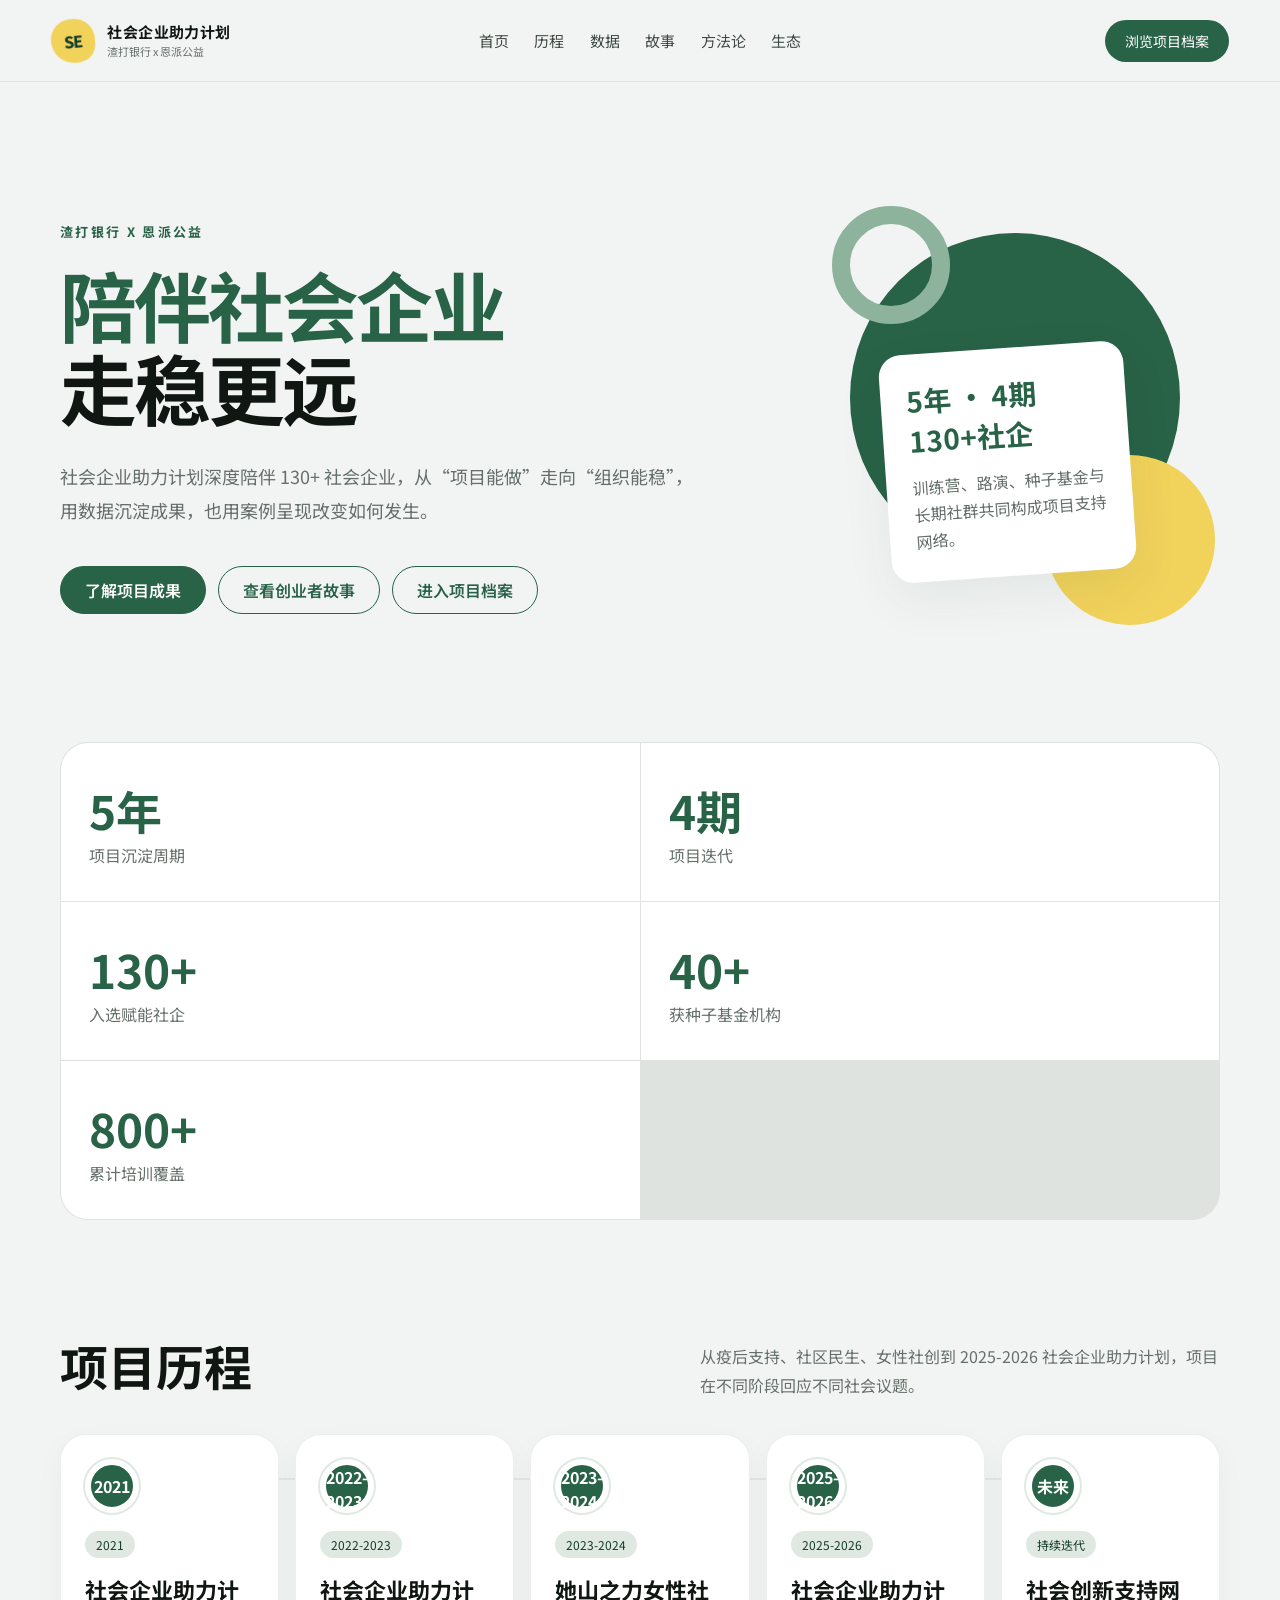
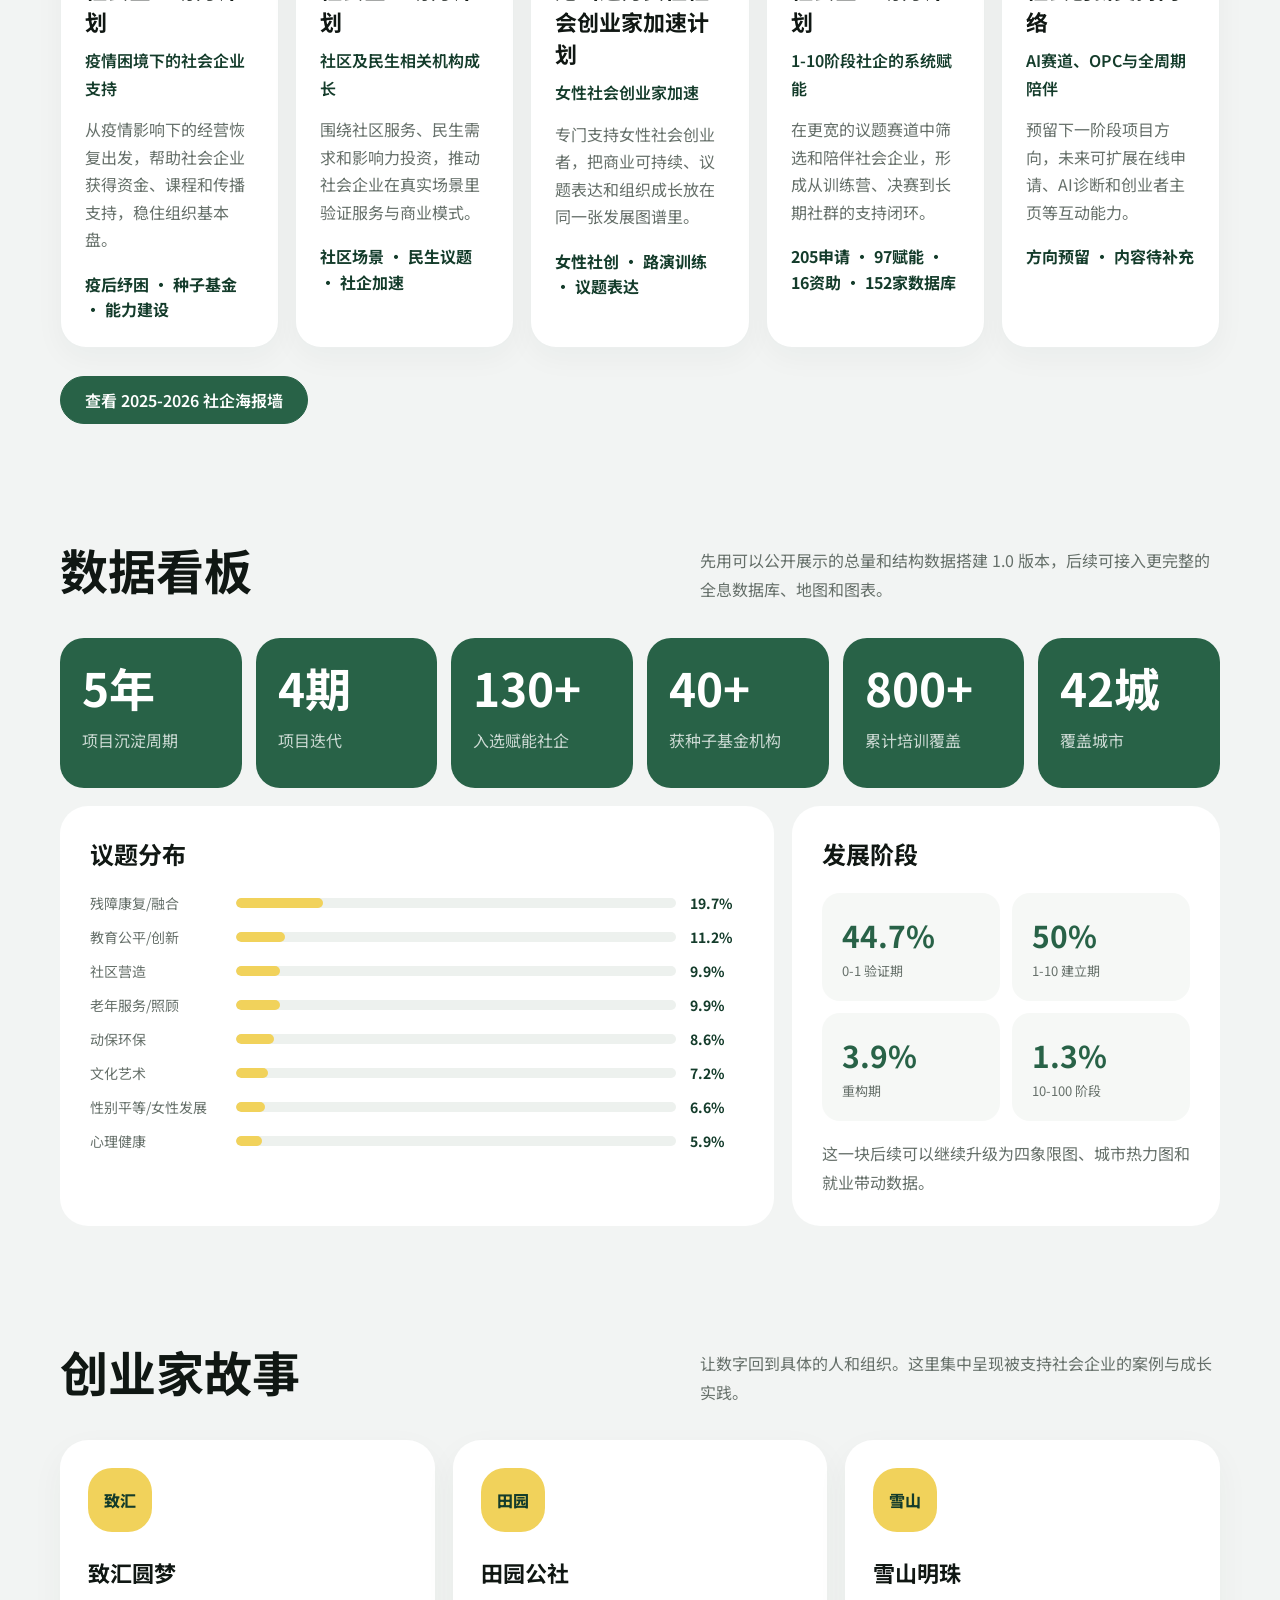
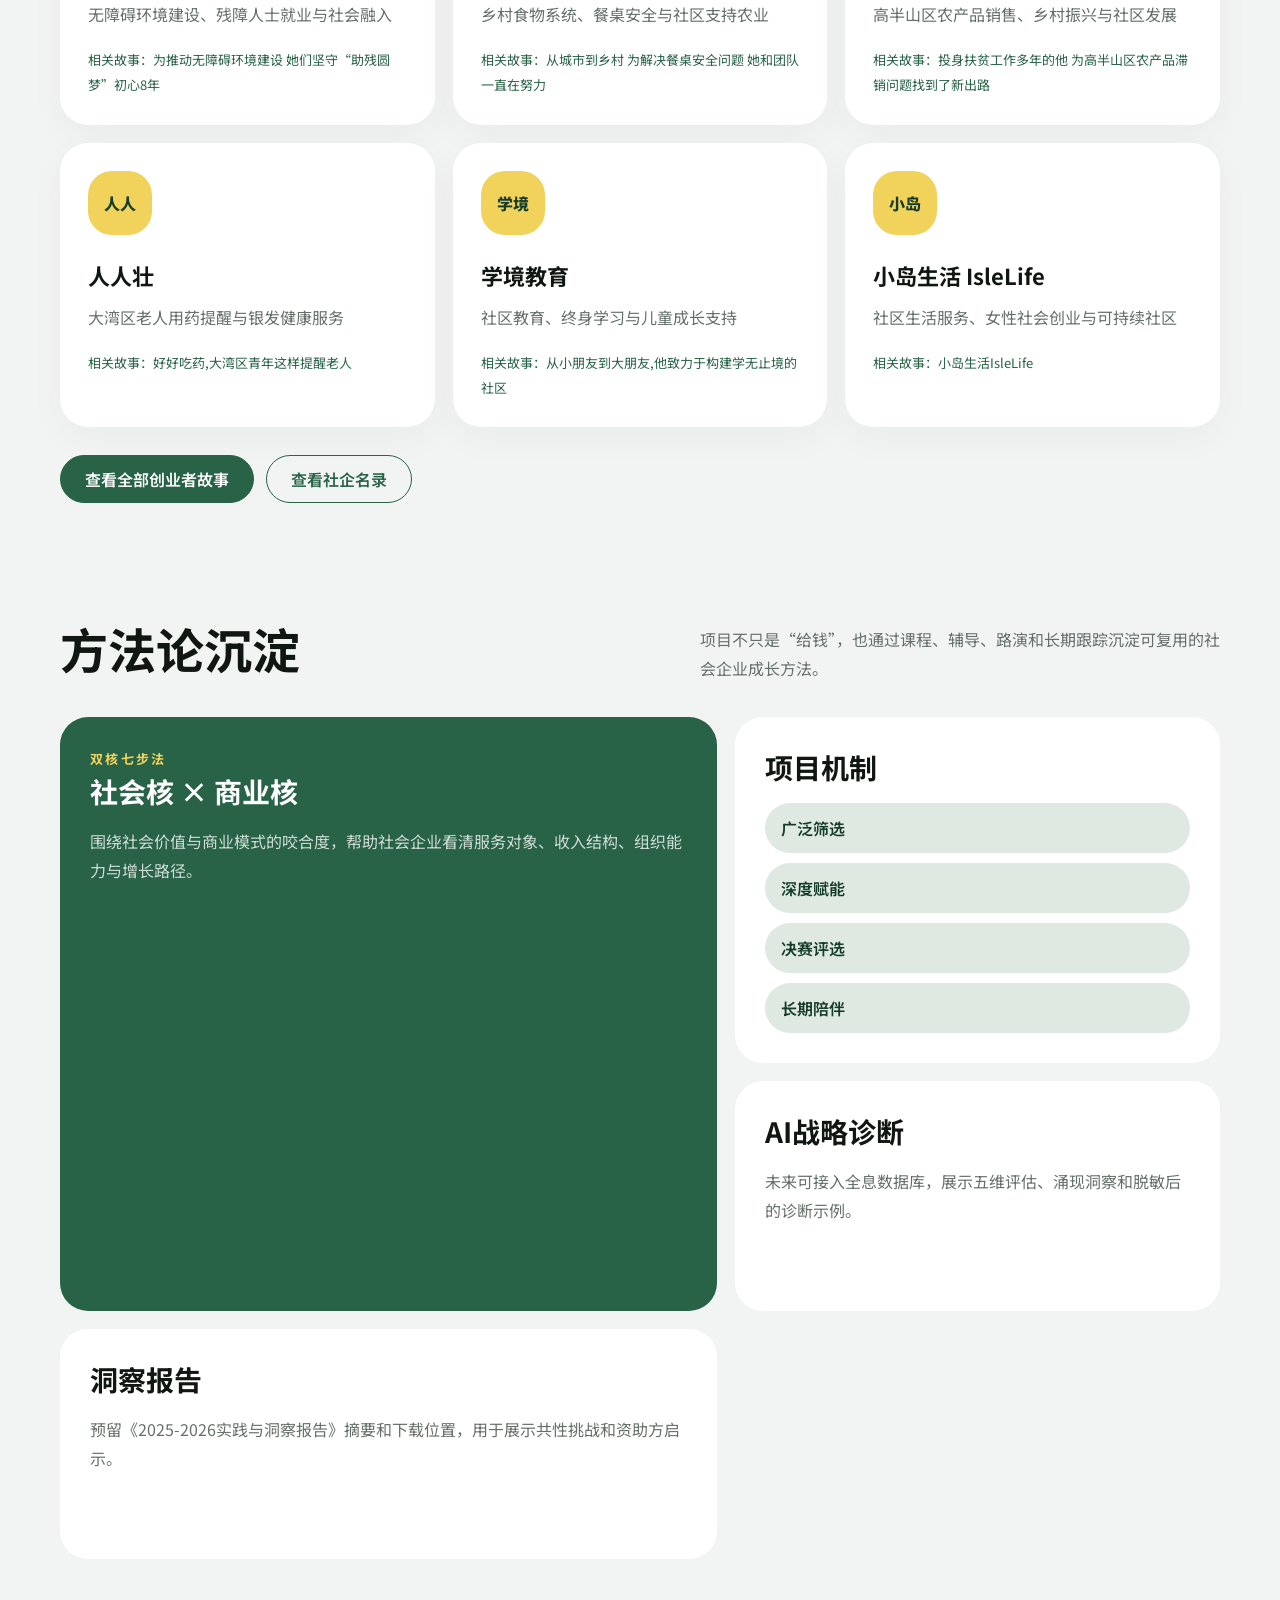
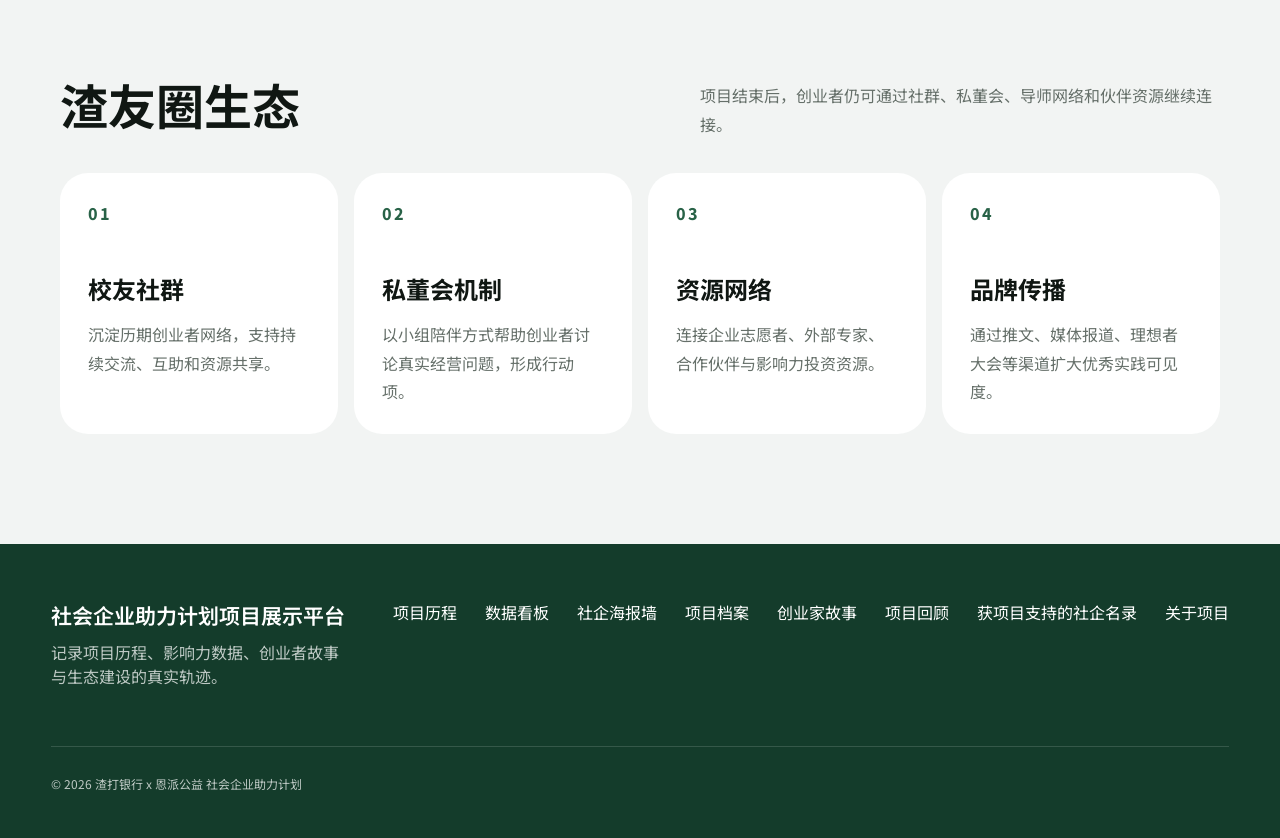
==== commit ea0c80e5: "Add files via upload" ====
--- a/index.html
+++ b/index.html
@@ -36,8 +36,9 @@
         <p>记录项目历程、影响力数据、创业者故事与生态建设的真实轨迹。</p>
       </div>
       <div class="footer-links">
-        <a href="/#journey" data-link>五年历程</a>
+        <a href="/#journey" data-link>项目历程</a>
         <a href="/#dashboard" data-link>数据看板</a>
+        <a href="/posters" data-link>社企海报墙</a>
         <a href="/content" data-link>项目档案</a>
         <a href="/examples" data-link>创业家故事</a>
         <a href="/review" data-link>项目回顾</a>
--- a/styles.css
+++ b/styles.css
@@ -362,6 +362,66 @@
 .ecosystem-grid span { color: var(--green); font-weight: 800; letter-spacing: .12em; }
 .ecosystem-grid h3 { margin: 46px 0 14px; font-size: 24px; }
 .ecosystem-grid p { margin: 0; color: var(--muted); line-height: 1.8; }
+.poster-shell {
+  width: min(1180px, 92vw);
+  margin: 0 auto;
+  padding-bottom: 110px;
+}
+.poster-group {
+  margin-bottom: 54px;
+  padding: 32px;
+  background: rgba(255,255,255,.68);
+  border: 1px solid rgba(255,255,255,.92);
+  border-radius: 32px;
+}
+.poster-heading {
+  align-items: flex-start;
+}
+.poster-heading .eyebrow {
+  margin-bottom: 12px;
+}
+.poster-grid {
+  display: grid;
+  grid-template-columns: repeat(5, minmax(0, 1fr));
+  gap: 18px;
+}
+.poster-card {
+  position: relative;
+  display: block;
+  overflow: hidden;
+  background: #fff;
+  border: 1px solid rgba(20, 60, 43, .08);
+  border-radius: 22px;
+  box-shadow: 0 12px 34px rgba(20, 60, 43, .045);
+  transition: transform .2s ease, box-shadow .2s ease;
+}
+.poster-card:hover {
+  box-shadow: var(--shadow);
+  transform: translateY(-3px);
+}
+.poster-card img {
+  display: block;
+  width: 100%;
+  aspect-ratio: 3 / 4;
+  object-fit: contain;
+  object-position: top center;
+  background: #f6f8f6;
+}
+.poster-card span {
+  position: absolute;
+  top: 12px;
+  left: 12px;
+  display: grid;
+  place-items: center;
+  width: 34px;
+  height: 34px;
+  color: var(--green-dark);
+  background: rgba(255,255,255,.88);
+  border-radius: 999px;
+  font-size: 13px;
+  font-weight: 800;
+  box-shadow: 0 6px 18px rgba(20,60,43,.12);
+}
 
 .stats, .feature-section, .review-grid, .about-grid, .grantee-grid {
   width: min(1160px, 92vw);
@@ -508,6 +568,17 @@
 }
 .grantee-shell { padding-bottom: 0; }
 .grantee-filters { grid-template-columns: minmax(240px, 420px); }
+.grantee-search {
+  margin: 10px 0 14px;
+  padding: 18px;
+  background: rgba(255,255,255,.72);
+  border: 1px solid rgba(255,255,255,.9);
+  border-radius: 22px;
+}
+.grantee-search .control {
+  display: block;
+  max-width: 560px;
+}
 .project-checks {
   display: flex;
   flex-wrap: wrap;
@@ -574,9 +645,21 @@
 }
 .grantee-card > div:last-child { position: relative; z-index: 1; }
 .grantee-card h3 { margin: 0 0 14px; font-size: 22px; line-height: 1.35; letter-spacing: -.02em; }
-.grantee-card p { margin: 0 0 12px; padding: 12px 14px; color: var(--green-dark); background: rgba(223, 233, 226, .58); border-radius: 14px; line-height: 1.65; }
+.grantee-card p {
+  display: -webkit-box;
+  min-height: 52px;
+  margin: 0 0 12px;
+  padding: 12px 14px;
+  overflow: hidden;
+  color: var(--green-dark);
+  background: rgba(223, 233, 226, .58);
+  border-radius: 14px;
+  line-height: 1.55;
+  -webkit-box-orient: vertical;
+  -webkit-line-clamp: 2;
+}
 .grantee-card p strong { color: #3b453f; font-weight: 700; }
-.grantee-card span { display: -webkit-box; max-height: 4.8em; overflow: hidden; color: #78827b; font-size: 13px; line-height: 1.6; -webkit-box-orient: vertical; -webkit-line-clamp: 3; }
+.grantee-card span { display: -webkit-box; max-height: 3.2em; overflow: hidden; color: #78827b; font-size: 13px; line-height: 1.6; -webkit-box-orient: vertical; -webkit-line-clamp: 2; }
 
 .funded-pill { color: #6b4c00; background: #fff3c4; }
 
@@ -604,7 +687,7 @@
   .hero { grid-template-columns: 1fr; min-height: auto; padding-top: 70px; }
   .hero-visual { min-height: 390px; margin-top: 20px; }
   .stats, .feature-cards, .grantee-grid { grid-template-columns: 1fr; }
-  .impact-strip, .timeline, .dashboard-grid, .story-grid, .ecosystem-grid { grid-template-columns: repeat(2, 1fr); }
+  .impact-strip, .timeline, .dashboard-grid, .story-grid, .ecosystem-grid, .poster-grid { grid-template-columns: repeat(2, 1fr); }
   .timeline::before { display: none; }
   .insight-grid, .method-grid { grid-template-columns: 1fr; }
   .main-method { grid-row: auto; }
@@ -622,7 +705,8 @@
   .orb-one { right: 0; }
   .visual-note { right: 35px; }
   .stats { margin-bottom: 78px; }
-  .impact-strip, .timeline, .dashboard-grid, .story-grid, .stage-grid, .ecosystem-grid { grid-template-columns: 1fr; }
+  .impact-strip, .timeline, .dashboard-grid, .story-grid, .stage-grid, .ecosystem-grid, .poster-grid { grid-template-columns: 1fr; }
+  .poster-group { padding: 18px; border-radius: 24px; }
   .bar-row { grid-template-columns: 1fr 1fr; gap: 8px; }
   .bar-row div { grid-column: 1 / -1; grid-row: 2; }
   .project-hero { min-height: auto; }
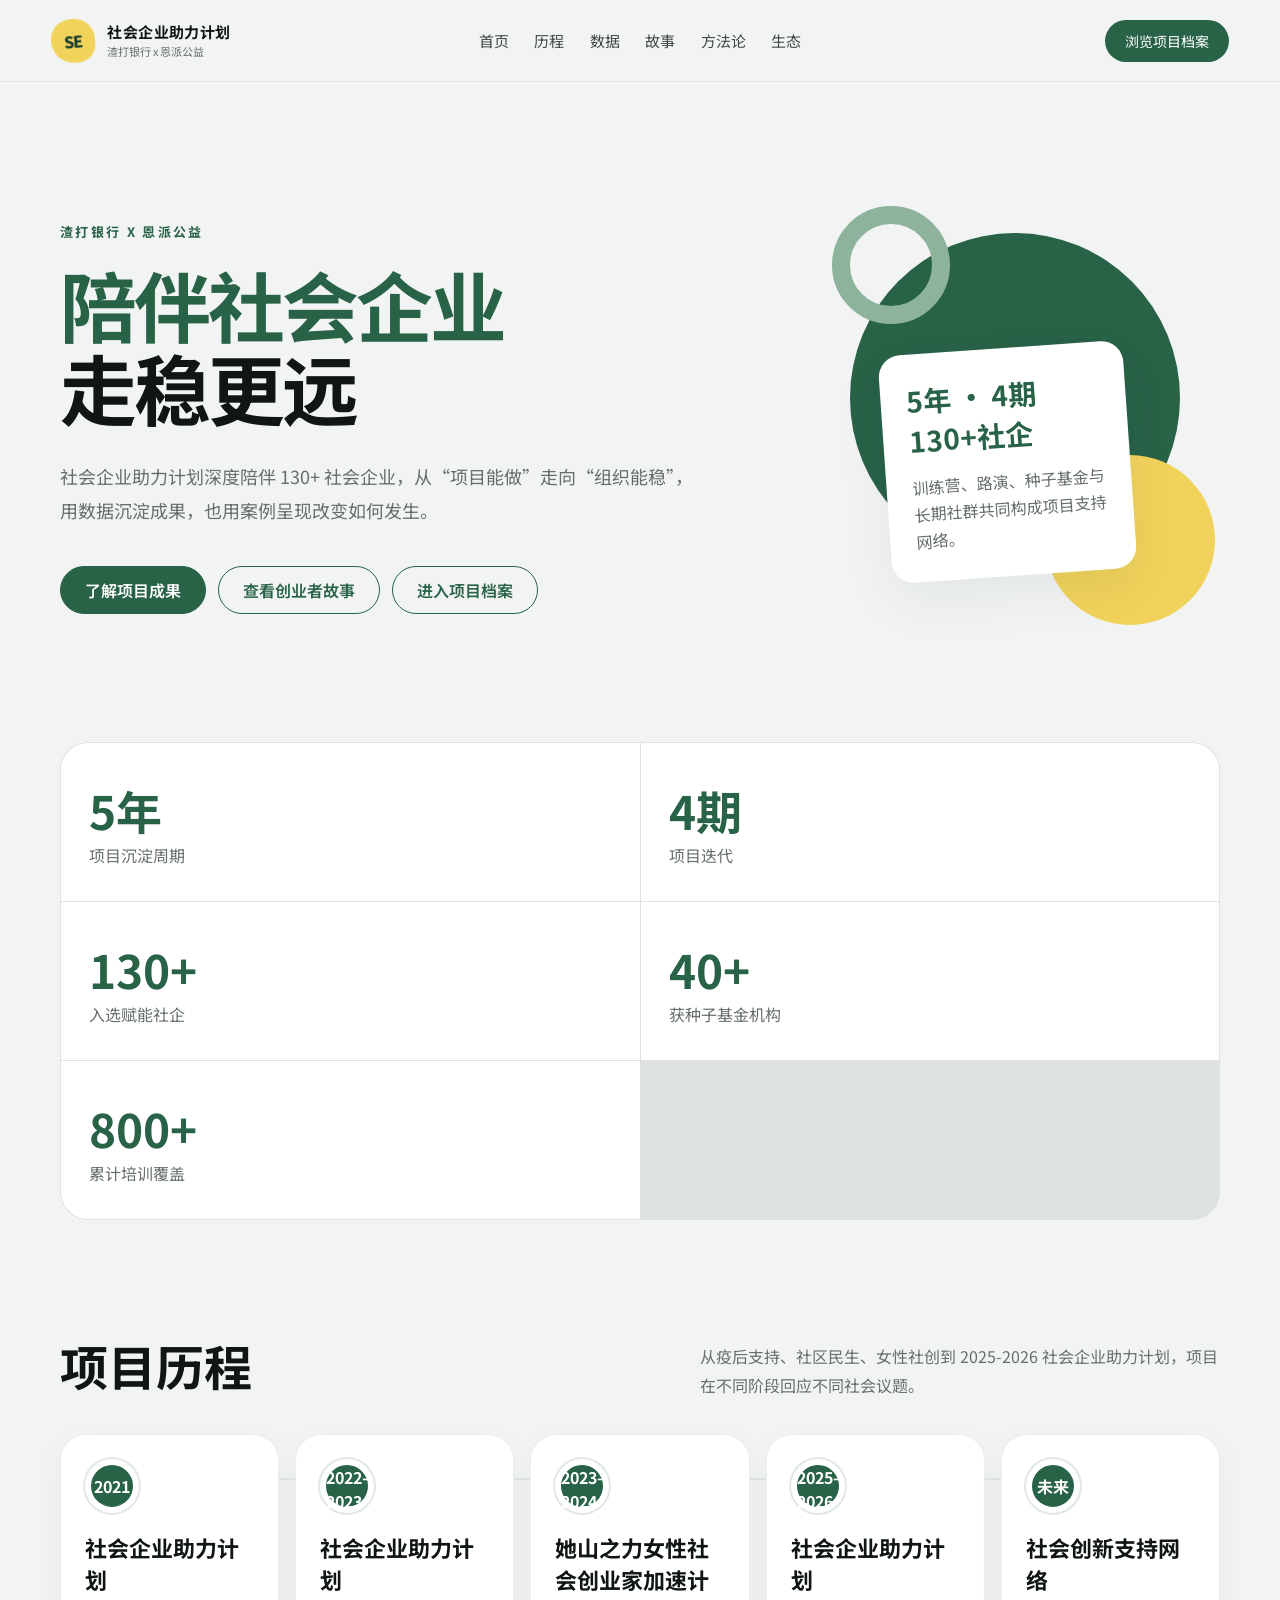
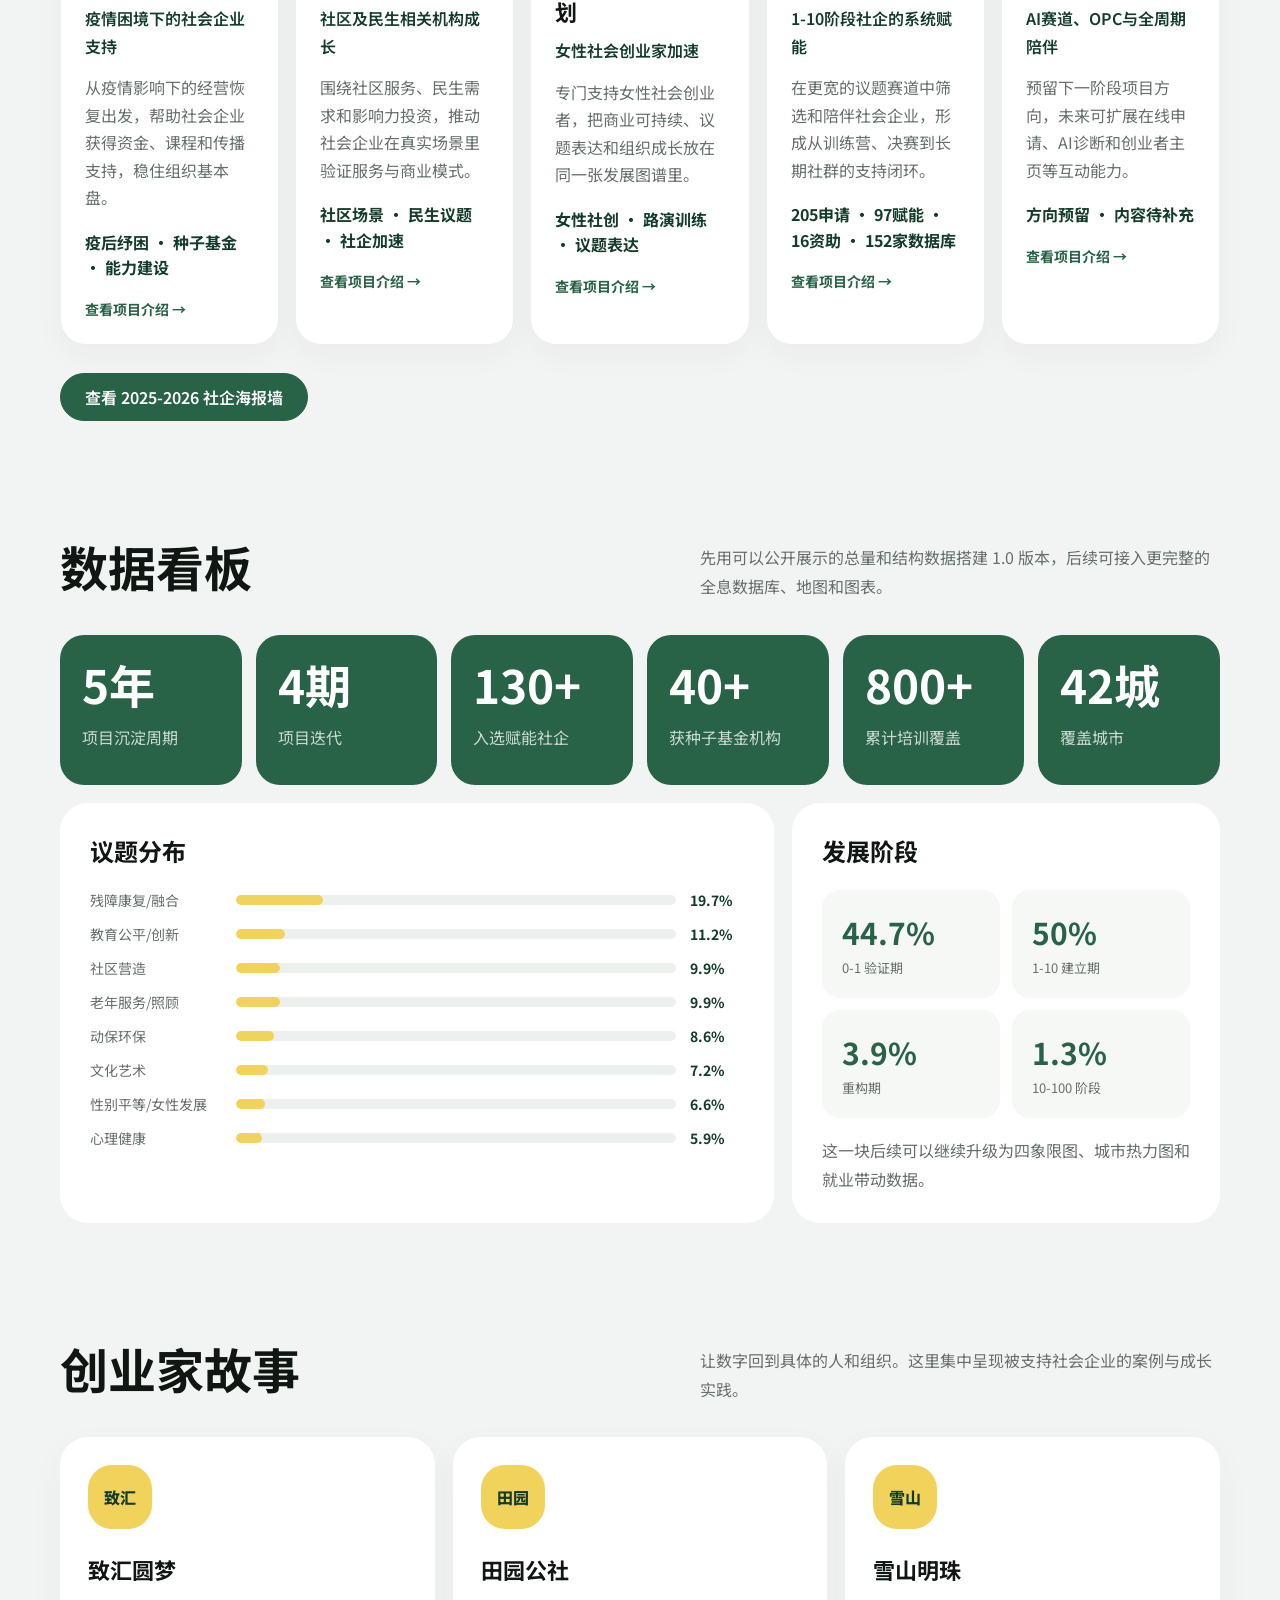
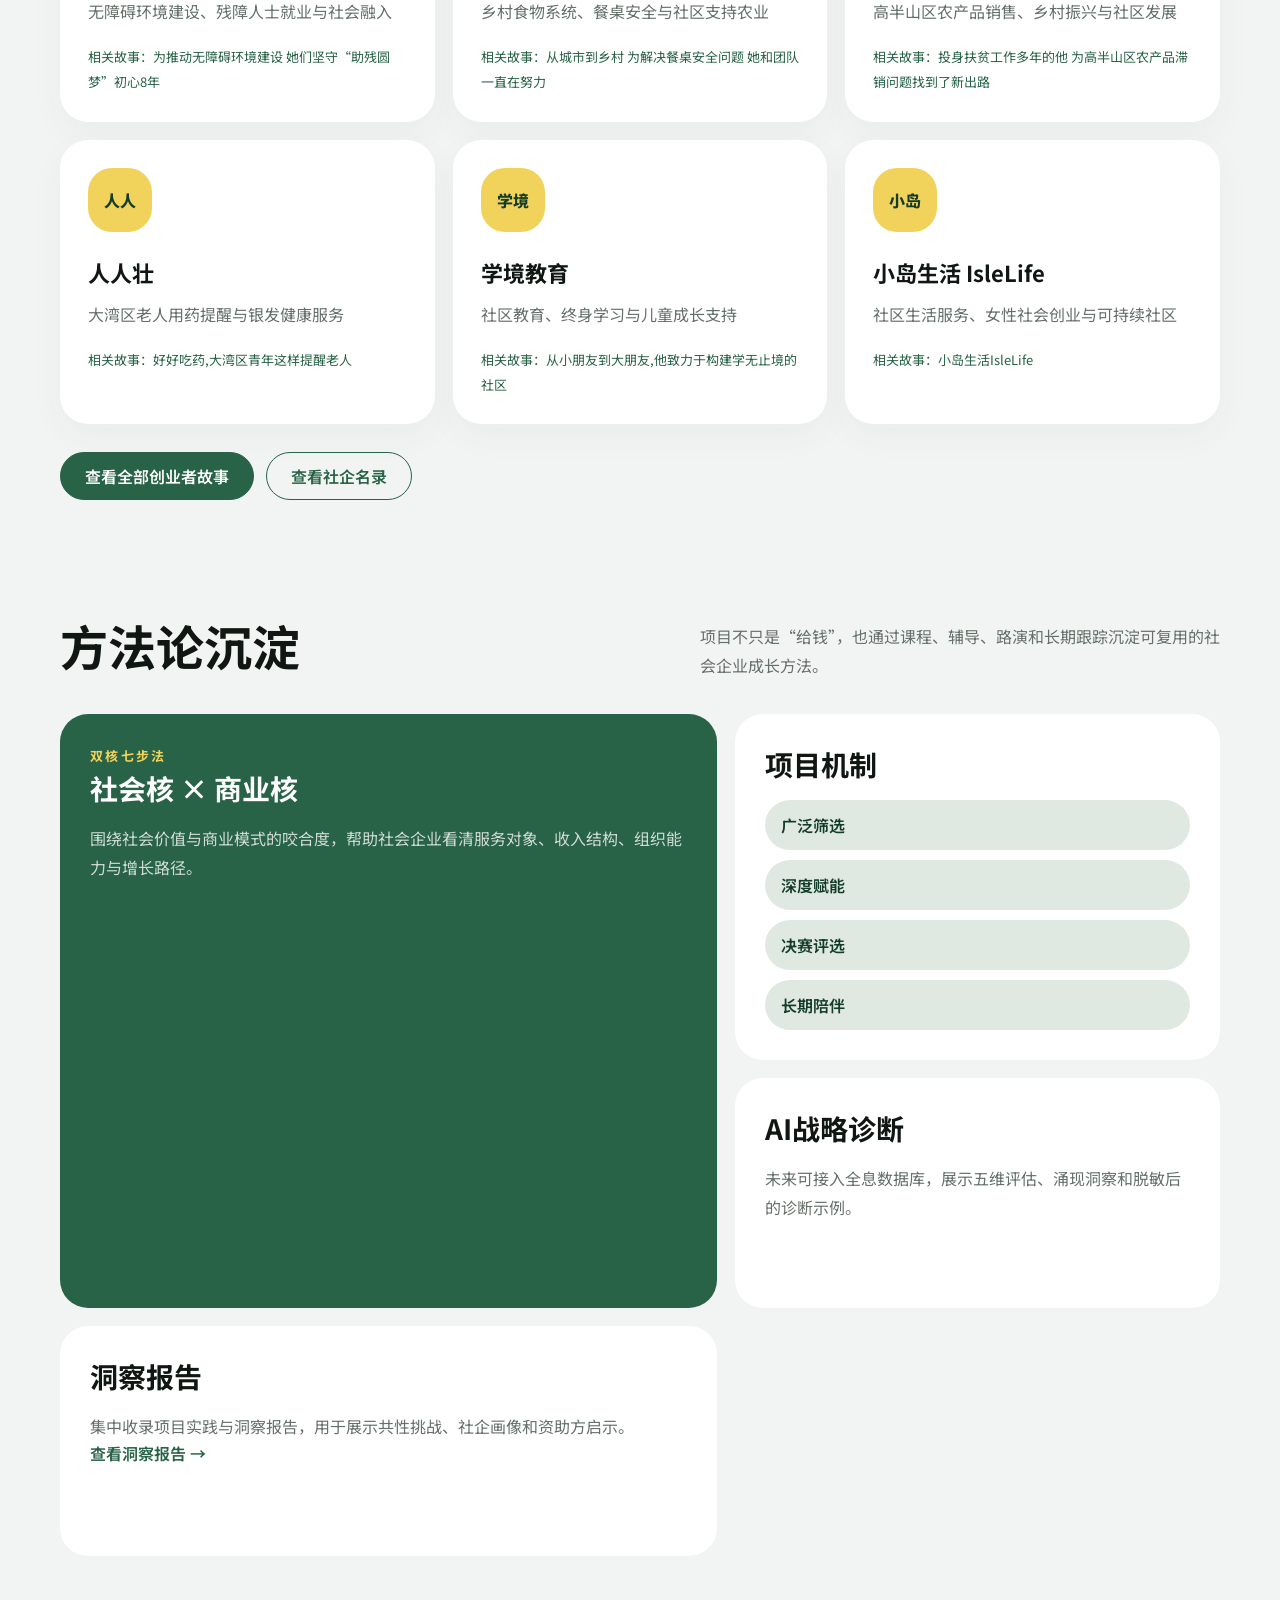
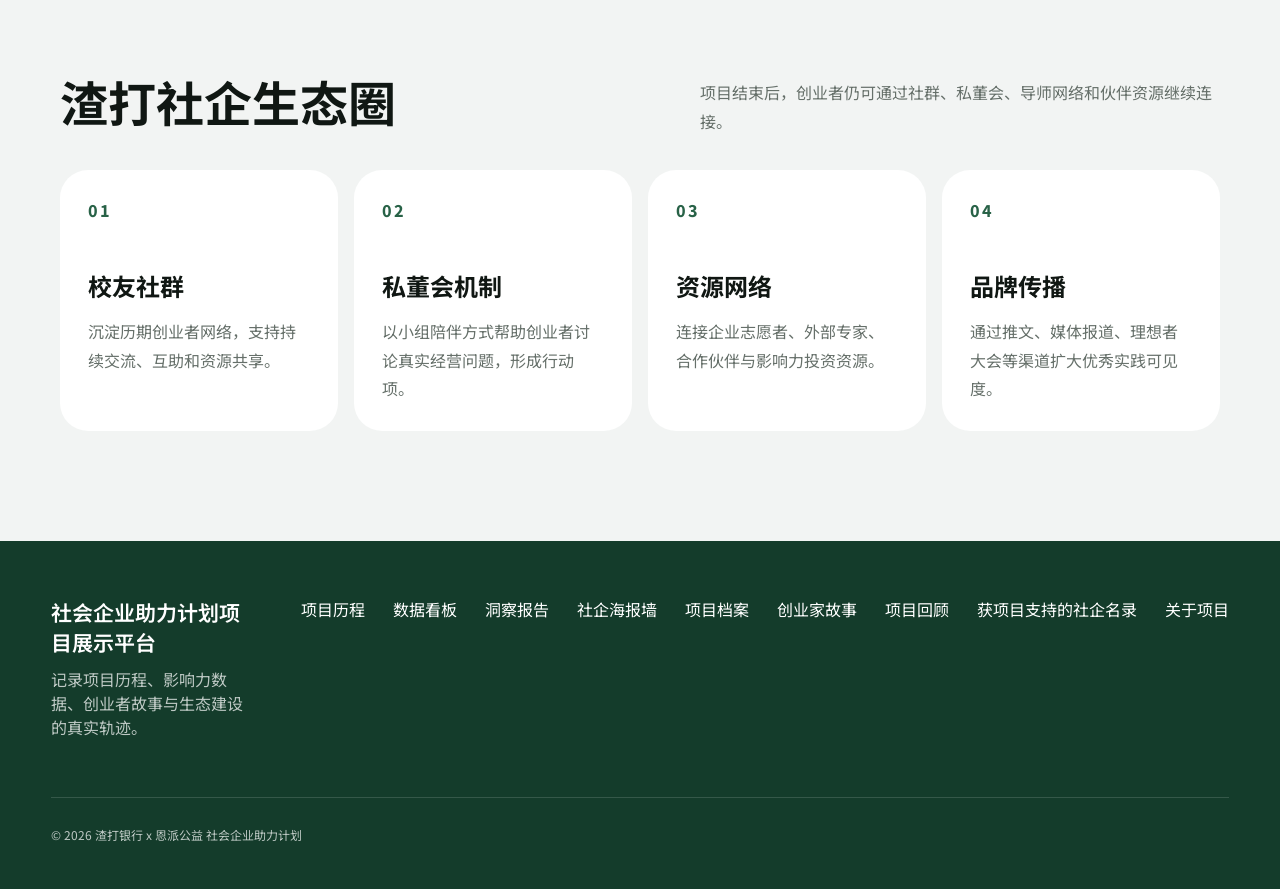
==== commit 50587bdc: "Add files via upload" ====
--- a/index.html
+++ b/index.html
@@ -38,6 +38,7 @@
       <div class="footer-links">
         <a href="/#journey" data-link>项目历程</a>
         <a href="/#dashboard" data-link>数据看板</a>
+        <a href="/reports" data-link>洞察报告</a>
         <a href="/posters" data-link>社企海报墙</a>
         <a href="/content" data-link>项目档案</a>
         <a href="/examples" data-link>创业家故事</a>
--- a/styles.css
+++ b/styles.css
@@ -192,12 +192,20 @@
 }
 .timeline-card {
   position: relative;
+  display: block;
   min-height: 360px;
   padding: 24px;
+  color: inherit;
   background: #fff;
   border: 1px solid rgba(20, 60, 43, .08);
   border-radius: 26px;
   box-shadow: 0 10px 30px rgba(20, 60, 43, .04);
+  transition: transform .2s ease, box-shadow .2s ease, border-color .2s ease;
+}
+.timeline-card:hover {
+  border-color: #c7d6cc;
+  box-shadow: var(--shadow);
+  transform: translateY(-3px);
 }
 .timeline-node {
   position: relative;
@@ -218,6 +226,13 @@
 .timeline-card p { margin: 0 0 14px; color: var(--muted); line-height: 1.72; }
 .timeline-card strong { display: block; margin-top: 18px; color: var(--green-dark); line-height: 1.6; }
 .timeline-theme { color: var(--green-dark) !important; font-weight: 600; }
+.timeline-link {
+  display: inline-flex;
+  margin-top: 18px;
+  color: var(--green);
+  font-size: 14px;
+  font-weight: 700;
+}
 .dashboard-section, .method-section, .ecosystem-section {
   width: min(1160px, 92vw);
   margin: 0 auto;
@@ -421,6 +436,56 @@
   font-size: 13px;
   font-weight: 800;
   box-shadow: 0 6px 18px rgba(20,60,43,.12);
+}
+.project-detail-shell {
+  width: min(1040px, 92vw);
+  margin: 0 auto;
+  padding-bottom: 110px;
+}
+.project-intro-card {
+  display: grid;
+  grid-template-columns: 1.2fr .8fr;
+  gap: 28px;
+  margin-bottom: 28px;
+  padding: 36px;
+  background: #fff;
+  border: 1px solid rgba(20, 60, 43, .08);
+  border-radius: 30px;
+  box-shadow: 0 14px 40px rgba(20, 60, 43, .045);
+}
+.project-intro-card h3 {
+  margin: 0 0 18px;
+  font-size: clamp(28px, 4vw, 42px);
+  line-height: 1.2;
+}
+.project-intro-card p {
+  margin: 0;
+  color: var(--muted);
+  line-height: 1.9;
+}
+.project-facts {
+  display: grid;
+  gap: 14px;
+  align-content: start;
+}
+.project-facts span {
+  display: grid;
+  gap: 8px;
+  padding: 18px;
+  color: var(--green-dark);
+  background: var(--green-soft);
+  border-radius: 18px;
+  line-height: 1.6;
+}
+.project-facts strong {
+  color: #3b453f;
+  font-size: 13px;
+}
+.project-extra-actions {
+  margin: 0 0 40px;
+}
+.project-article-heading {
+  margin-top: 48px;
 }
 
 .stats, .feature-section, .review-grid, .about-grid, .grantee-grid {
@@ -583,12 +648,13 @@
   display: flex;
   flex-wrap: wrap;
   gap: 10px;
-  margin: 10px 0 24px;
+  margin: 10px 0 14px;
   padding: 18px;
   background: rgba(255,255,255,.72);
   border: 1px solid rgba(255,255,255,.9);
   border-radius: 22px;
 }
+.city-checks { margin-bottom: 24px; }
 .project-check {
   min-height: 40px;
   padding: 0 16px;
@@ -662,6 +728,7 @@
 .grantee-card span { display: -webkit-box; max-height: 3.2em; overflow: hidden; color: #78827b; font-size: 13px; line-height: 1.6; -webkit-box-orient: vertical; -webkit-line-clamp: 2; }
 
 .funded-pill { color: #6b4c00; background: #fff3c4; }
+.city-pill { color: #24503a; background: #edf4ef; }
 
 .site-footer {
   display: grid;
@@ -690,6 +757,7 @@
   .impact-strip, .timeline, .dashboard-grid, .story-grid, .ecosystem-grid, .poster-grid { grid-template-columns: repeat(2, 1fr); }
   .timeline::before { display: none; }
   .insight-grid, .method-grid { grid-template-columns: 1fr; }
+  .project-intro-card { grid-template-columns: 1fr; }
   .main-method { grid-row: auto; }
   .filters { grid-template-columns: 1fr 1fr; }
   .section-heading, .article-bottom { align-items: flex-start; flex-direction: column; }
